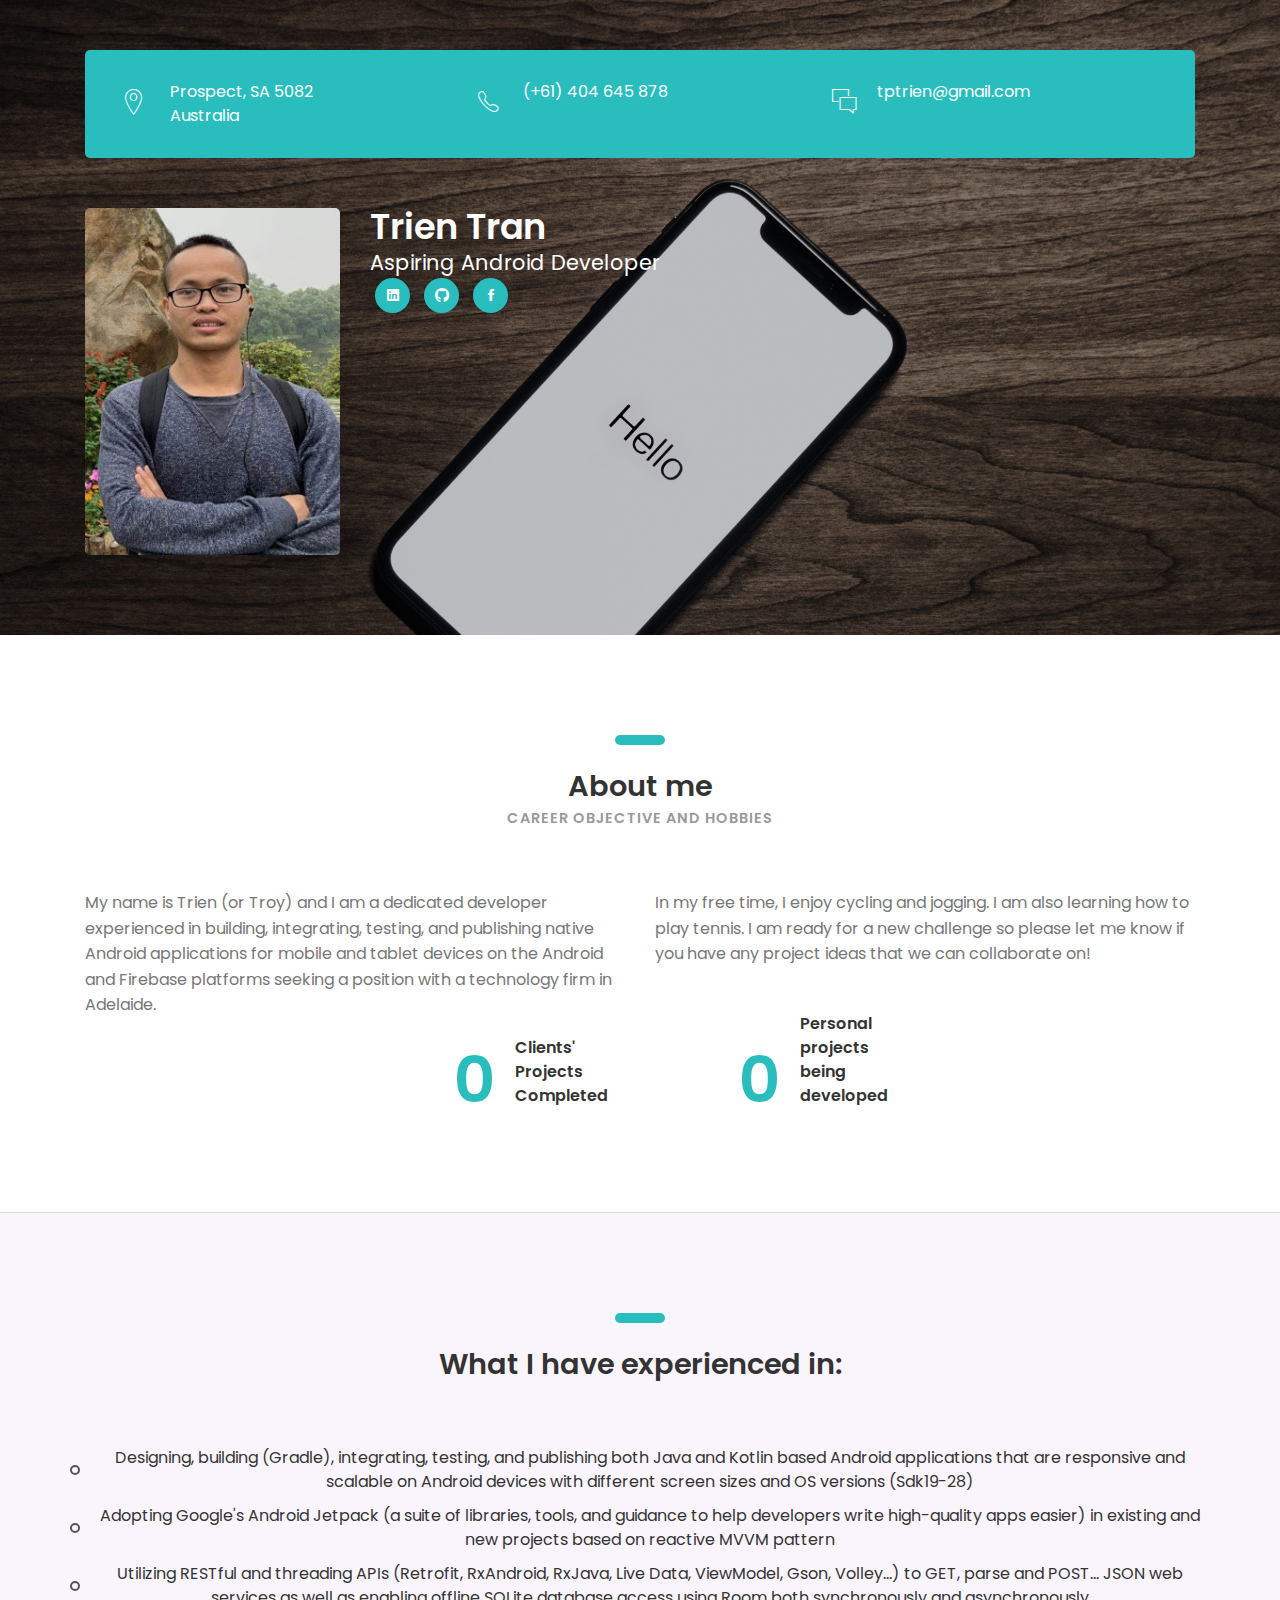
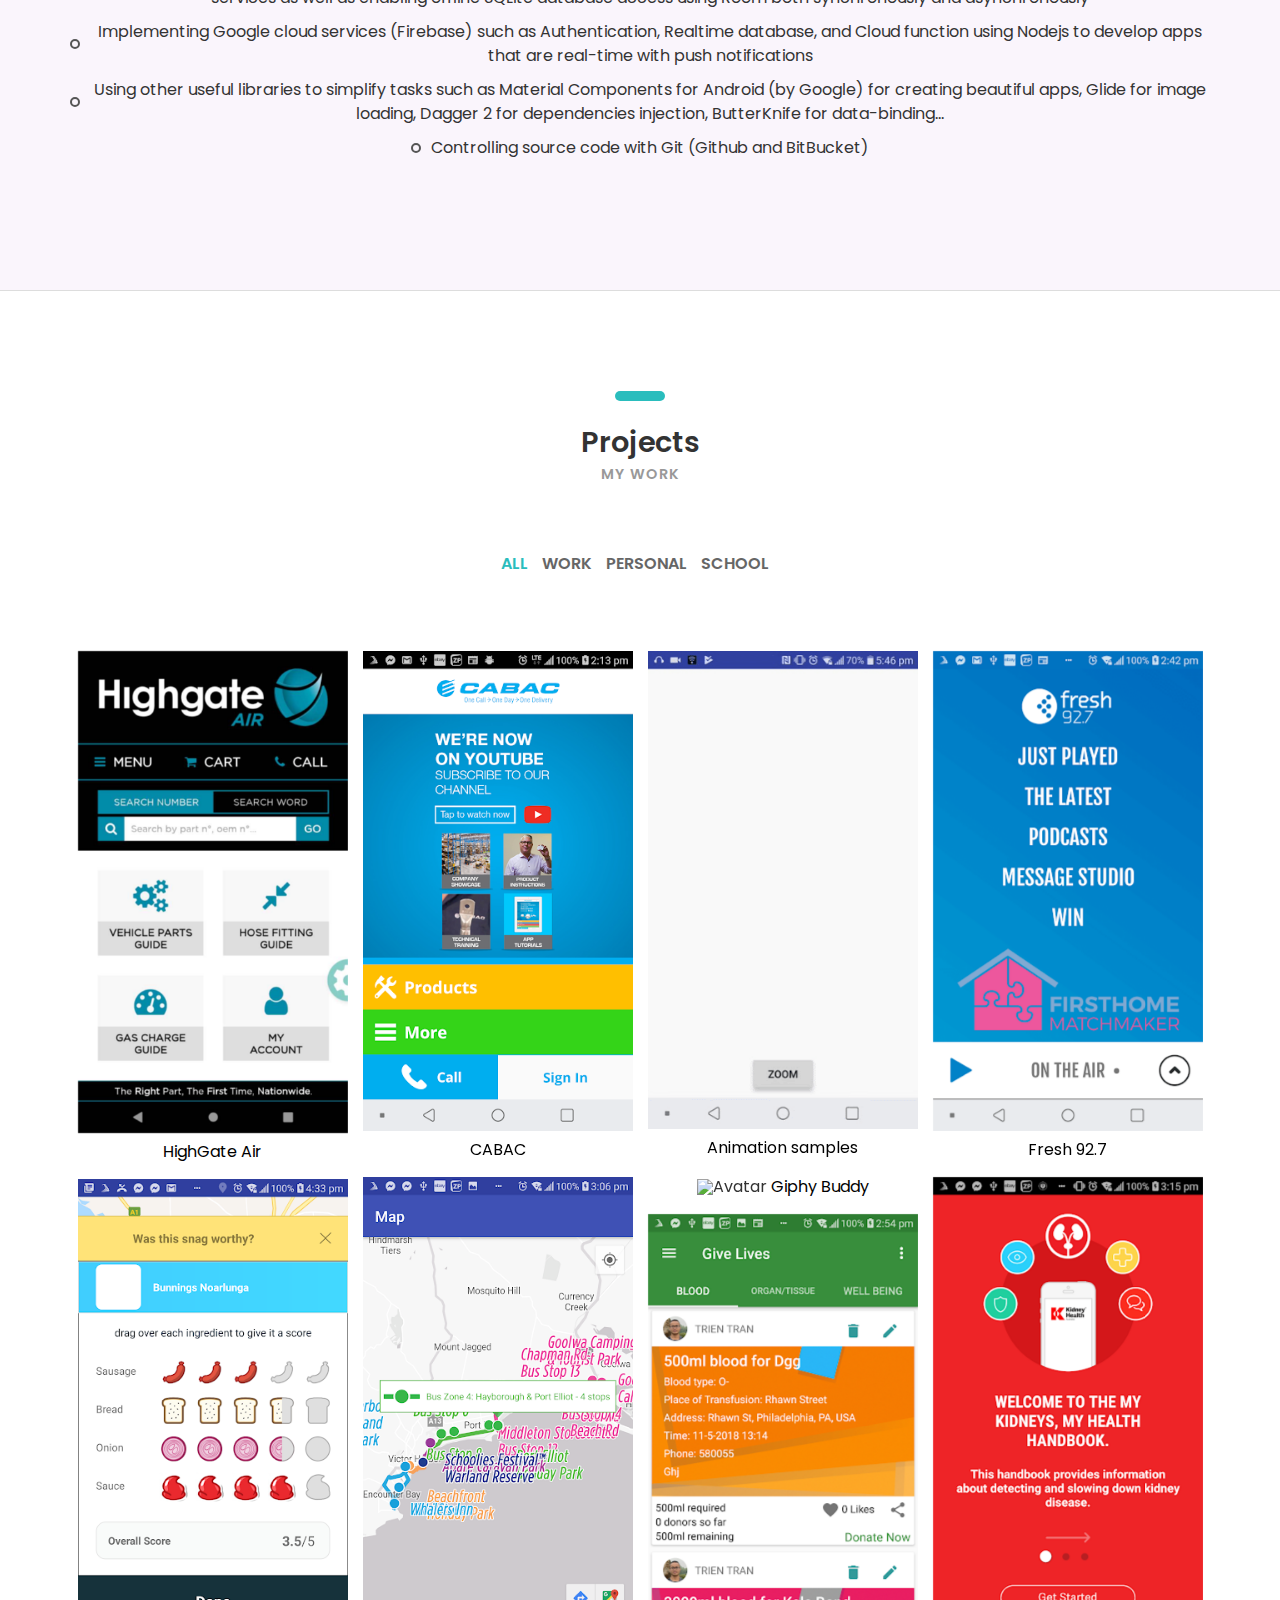
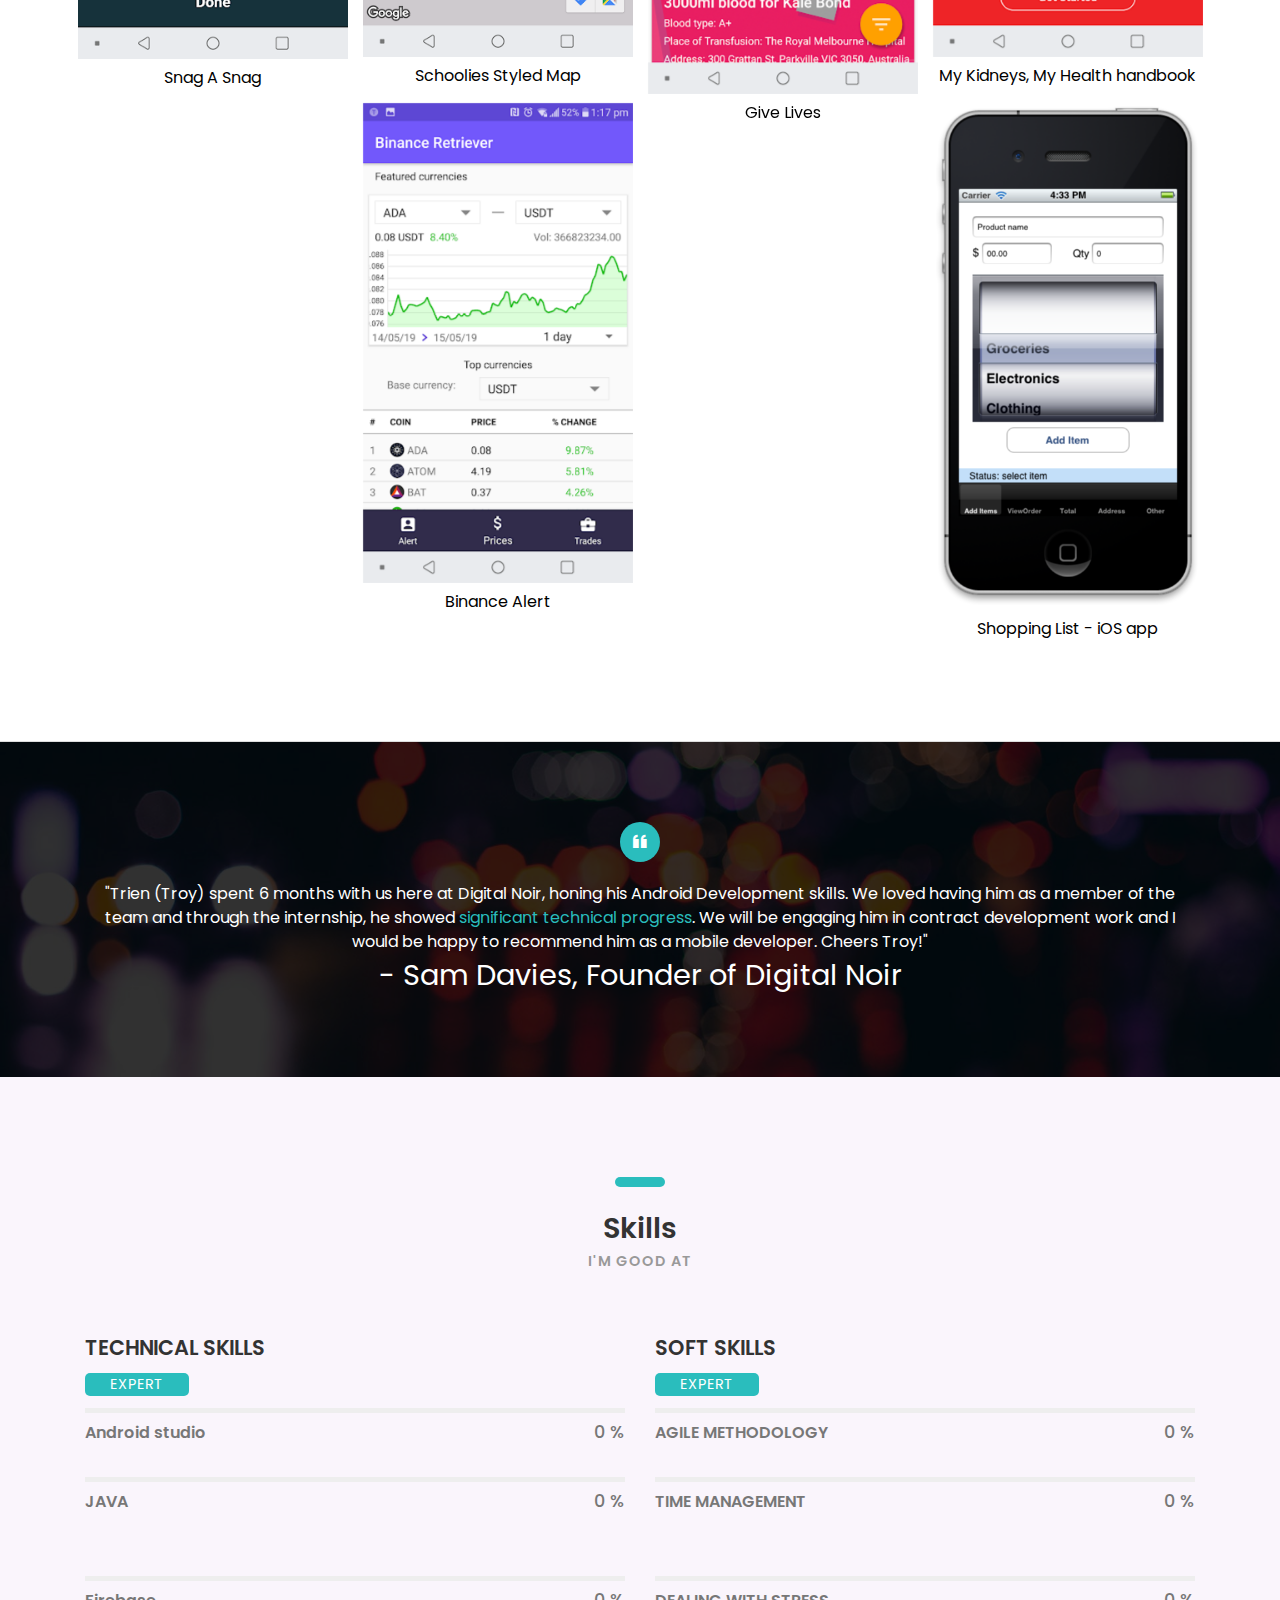
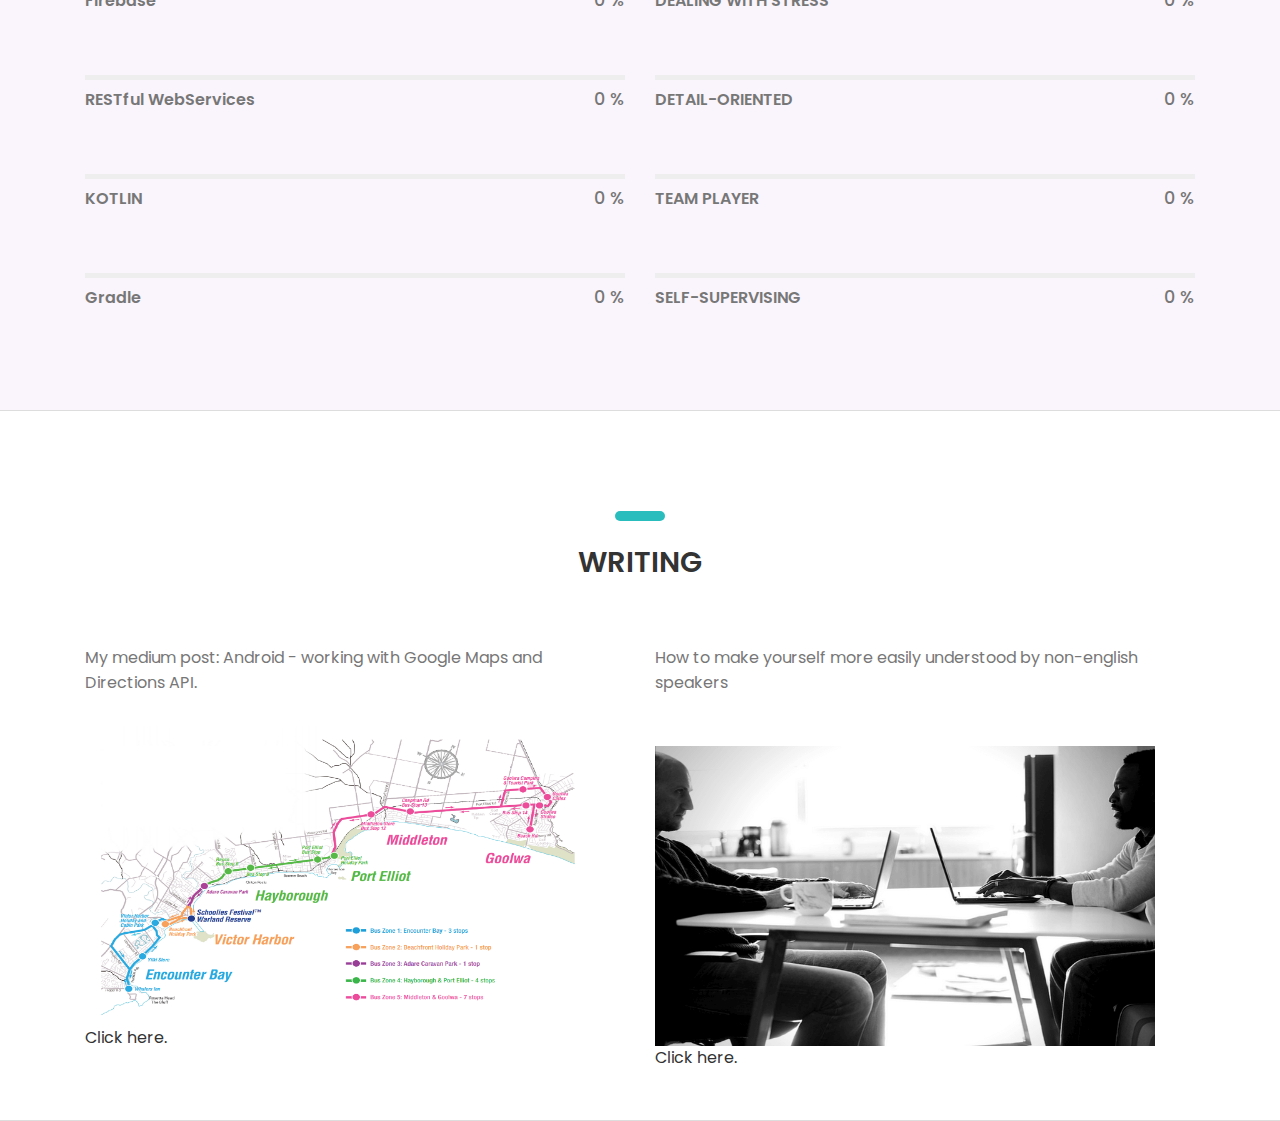
==== index.html @ 8a7c7631 "created" ====
<!DOCTYPE HTML>
<html lang="en">
<head>
	<title>Trien's Portfolio</title>
	<meta http-equiv="X-UA-Compatible" content="IE=edge">
    <meta name="viewport" content="width=device-width, initial-scale=1">
	<meta charset="UTF-8">
	
	
	<!-- Font -->
	
	<link href="https://fonts.googleapis.com/css?family=Poppins:400,500,600,700%7CAllura" rel="stylesheet">
	
	<!-- Stylesheets -->
	
	<link href="common-css/bootstrap.css" rel="stylesheet">
	
	<link href="common-css/ionicons.css" rel="stylesheet">
	
	<link href="common-css/fluidbox.min.css" rel="stylesheet">
	
	<link href="css/styles.css" rel="stylesheet">
	
	<link href="css/responsive.css" rel="stylesheet">
	
</head>
<body>
	
	<section class="intro-section">
		<div class="container">
		
			<div class="heading-wrapper">
				<div class="row">
					<div class="col-sm-6 col-md-6 col-lg-4">
						<div class="info">
							<i class="icon ion-ios-location-outline"></i>
							<div class="right-area">
							
								<h5>Prospect, SA 5082</h5>
								<h5>Australia</h5>
							</div><!-- right-area -->
						</div><!-- info -->
					</div><!-- col-sm-4 -->
					
					<div class="col-sm-6 col-md-6 col-lg-4">
						<div class="info">
							<i class="icon ion-ios-telephone-outline"></i>
							<div class="right-area">
								<h5>(+61) 404 645 878</h5>
							</div><!-- right-area -->
						</div><!-- info -->
					</div><!-- col-sm-4 -->
					
					<div class="col-sm-6 col-md-6 col-lg-4">
						<div class="info">
							<i class="icon ion-ios-chatboxes-outline"></i>
							<div class="right-area">
								<h5>tptrien@gmail.com</h5>
							</div><!-- right-area -->
						</div><!-- info -->
					</div><!-- col-sm-4 -->
				</div><!-- row -->
			</div><!-- heading-wrapper -->
			
		
			<div class="intro">
				<div class="row">
				
					<div class="col-sm-8 col-md-4 col-lg-3">
						<div class="profile-img margin-b-30"><img src="images/me.jpg" alt=""></div>
					</div><!-- col-sm-8 -->
					
					<div class="col-sm-10 col-md-5 col-lg-6">		
							<h2><b>Trien Tran</b></h2>
							<h4>Aspiring Android Developer</h4>
							<ul class="social-icons">
								<li><a target="_blank" href="https://www.linkedin.com/in/trientran"><i class="ion-social-linkedin"></i></a></li>
								<li><a target="_blank" href="https://github.com/trientran"><i class="ion-social-github"></i></a></li>
								<li><a target="_blank" href="https://www.facebook.com/troy.tran.55"><i class="ion-social-facebook"></i></a></li>
							</ul>
					</div><!-- col-sm-8 -->
					
			
				</div><!-- row -->
			
			</div><!-- intro -->
		</div><!-- container -->
	</section><!-- intro-section -->
	
	
	<section class="about-section section">
		<div class="container">
			<div class="row">
				<div class="col-sm-12 center-text">
					<div class="heading ">
						<h3><b>About me</b></h3>
						<h6 class="font-lite-black"><b>CAREER OBJECTIVE AND HOBBIES</b></h6>
					</div>
				</div><!-- col-sm-3 -->
				<div class="col-sm-12 col-md-6">
					<p class="margin-b-30">My name is Trien (or Troy) and I am a dedicated developer experienced in building, 
					integrating, testing, and publishing native Android applications for mobile and tablet devices on the Android and Firebase platforms 
					seeking a position with a technology firm in Adelaide.</p>
				</div><!-- col-sm-6 -->
				<div class="col-sm-12 col-md-6">
					<p class="margin-b-50">In my free time, I enjoy cycling and jogging. I am also learning how to play tennis.
					I am ready for a new challenge so please let me know if you have any project ideas that we can collaborate on!</p>
				</div><!-- col-sm-6 -->
				
				<div class="col-sm-12" id="counter">
					<div class="row" >
				
						<div class="col-sm-6 col-md-6 col-lg-3">
							<div class="counter margin-b-50">
								<h1 class="title"><b><span class="counter-value" data-duration="700"></span></b></h1>
								<h5 class="desc"><b></b></h5>
							</div><!-- counter -->
						</div><!-- col-md-3-->
						
						<div class="col-sm-6 col-md-6 col-lg-3">
							<div class="counter margin-b-50">
								<h1 class="title"><b><span class="counter-value" data-duration="1400" data-count="7">0</span></b></h1>
								<h5 class="desc"><b>Clients' Projects Completed</b></h5>
							</div><!-- counter -->
						</div><!-- col-md-3-->
						
						<div class="col-sm-6 col-md-6 col-lg-3">
							<div class="counter margin-b-50">
								<h1 class="title"><b><span class="counter-value" data-duration="700" data-count="2">0</span></b></h1>
								<h5 class="desc"><b>Personal projects being developed</b></h5>
							</div><!-- counter -->
						</div><!-- col-md-3-->
						
					
					</div><!-- row-->
				</div><!-- col-sm-12 -->
				
			</div><!-- row -->
		</div><!-- container -->
	</section><!-- about-section -->
	
	<section class="experience-section section center-text">
		<div class="container">
			<div class="row">
				<div class="col-sm-12">
					<div class="heading">
						<h3><b>What I have experienced in:</b></h3>
					</div>
				</div><!-- col-sm-3 -->
				
				<div class="experience margin-b-50">
					
						<ul class="list margin-b-30">
							<li><span>Designing, building (Gradle), integrating, testing, and publishing both Java and Kotlin based Android applications that are responsive and scalable on Android devices with different screen sizes and OS versions (Sdk19-28)</span></li>
							<li><span>Adopting Google's Android Jetpack (a suite of libraries, tools, and guidance to help developers write high-quality apps easier) in existing and new projects based on reactive MVVM pattern</span></li>
							<li><span>Utilizing RESTful and threading APIs (Retrofit, RxAndroid, RxJava, Live Data, ViewModel, Gson, Volley...) to GET, parse and POST... JSON web services as well as enabling offline SQLite database access using Room both synchronously and asynchronously</span></li>
							<li><span>Implementing Google cloud services (Firebase) such as Authentication, Realtime database, and Cloud function using Nodejs to develop apps that are real-time with push notifications</span></li>
							<li><span>Using other useful libraries to simplify tasks such as Material Components for Android (by Google) for creating beautiful apps, Glide for image loading, Dagger 2 for dependencies injection, ButterKnife for data-binding...</span></li>
							<li><span>Controlling source code with Git (Github and BitBucket)</span></li>
						</ul>
					</div><!-- experience -->
				
			
			</div><!-- row -->
		</div><!-- container -->
	</section><!-- experience-section -->
	
	<section class="portfolio-section section center-text">
		<div class="container">
			<div class="row">
				<div class="col-sm-12">
					<div class="heading">
						<h3><b>Projects</b></h3>
						<h6 class="font-lite-black"><b>MY WORK</b></h6>
					</div>
				</div><!-- col-sm-12 -->
				
				<div class="col-sm-12">
					<div class="portfolioFilter clearfix margin-b-80">
						<a href="#" data-filter="*" class="current"><b>ALL</b></a>
						<a href="#" data-filter=".web-design"><b>WORK</b></a>
						<a href="#" data-filter=".branding"><b>PERSONAL</b></a>
						<a href="#" data-filter=".graphic-design"><b>SCHOOL</b></a>
					</div><!-- portfolioFilter -->
				</div><!-- col-sm-8 -->
			</div><!-- row -->
			
			<div class="portfolioContainer margin-b-50">
				

				<div class="p-item web-design">
					<a href="https://play.google.com/store/apps/details?id=com.highgate.highgate" target="_blankv" data-fluidbox>
						  <img src="images/highgate_air.jpg" alt="Avatar" class="image" style="width:100%">
						  <div class="middle">
						    <div class="text">An Android app for https://www.highgateair.com.au/. Highgate Air is a one stop shop for all automotive air conditioning needs.</div>
						  </div>
					</a>
					<font color="black"> HighGate Air </font>

				</div>


				<div class="p-item web-design">
					<a href="https://play.google.com/store/apps/details?id=com.au.legend.cabac" target="_blankv" data-fluidbox>
						  <img src="images/cabac.png" alt="Avatar" class="image" style="width:100%">
						  <div class="middle">
						    <div class="text">An Android app for https://www.cabac.com.au. CABAC designs, manufactures and distributes an extensive range of over 9,000 product lines to the electrical industry engineered and tested to Australian standards.</div>
						  </div>
					</a>
					<font color="black"> CABAC </font>

				</div><!-- p-item -->
	<!-- p-item -->
				
				<div class="p-item web-design">
					<a href="https://github.com/trientran/android-animation" target="_blankv" data-fluidbox>
						  <img src="images/animation-android.gif" alt="Avatar" class="image" style="width:100%">
						  <div class="middle">
						    <div class="text">An Android app features common types of animation.</div>
						  </div>
					</a>
					<font color="black">Animation samples</font>

				</div><!-- p-item -->
				
				
				<div class="p-item web-design">
					<a href="https://play.google.com/store/apps/details?id=com.digitalnoir.fresh927" target="_blankv" data-fluidbox>
						  <img src="images/fresh927.png" alt="Avatar" class="image" style="width:100%">
						  <div class="middle">
						    <div class="text">An online radio/podcast app for https://fresh927.com.au/.</div>
						  </div>
						</a>
					<font color="black">Fresh 92.7</font>
				</div><!-- p-item -->
				
				
				<div class="p-item web-design">
					<a href="https://github.com/trientran/android-flavour-gridlayout" target="_blankv" data-fluidbox>
						  <img src="images/giphy-buddy.gif" alt="Avatar" class="image" style="width:100%">
						  <div class="middle">
						    <div class="text">This project contains sample codes for a special type of gridlayout equipped with animation effects while displaying multiple GIFs images loaded directly from https://giphy.com/ through their web services. It also features Android Product Flavours or Build Variants with two versions of the debug apks: black & white and colored app interfaces.</div>
						  </div>
						</a>
					<font color="black">Giphy Buddy</font>
				</div><!-- p-item -->
				
				
				<div class="p-item web-design">
					<a href="https://github.com/trientran/android-styled-map" target="_blankv" data-fluidbox>
						  <img src="images/style_map.png" alt="Avatar" class="image" style="width:100%">
						  <div class="middle">
						    <div class="text">This project contains sample codes for building a static map with predefined bus and coach routes. It includes an area on the map with highlighted routes and annotations and markers.</div>
						  </div>
						</a>
					<font color="black">Schoolies Styled Map</font>
				</div><!-- p-item -->
				
				
				<div class="p-item web-design">
					<a href="https://play.google.com/store/apps/details?id=com.digitalnoir.mykidneysmyhealth" target="_blankv" data-fluidbox>
						  <img src="images/my_kidney.png" alt="Avatar" class="image" style="width:100%">
						  <div class="middle">
						    <div class="text">Android app by Kidney Health Australia to both educate and support those who are diagnosed with early chronic kidney disease. Educational information about detecting kidney disease and looking after yourself with kidney disease are the key features.</div>
						  </div>
						</a>
					<font color="black">My Kidneys, My Health handbook</font>
				</div><!-- p-item -->
				
				
				<div class="p-item web-design">
					<a href="https://github.com/trientran/snag-a-snag-android" target="_blankv" data-fluidbox>
						  <img src="images/snag_a_snag.png" alt="Avatar" class="image" style="width:100%">
						  <div class="middle">
						    <div class="text">A simple game for sausage lovers to add/rate their visited sausage shops.</div>
						  </div>
						</a>
					<font color="black">Snag A Snag</font>
				</div><!-- p-item -->
				
				

				<div class="p-item branding">
					<a href="https://github.com/trientran/Give-Lives" target="_blankv" data-fluidbox>
						  <img src="images/give_lives_icon.png" alt="Avatar" class="image" style="width:100%">
						  <div class="middle">
						    <div class="text">A mini social app that connects very sick patients with potential blood and organ/tissue donors locally in Australia and other places.</div>
						  </div>
					</a>
					<font color="black">Give Lives</font>
				</div><!-- p-item -->

				
				
				<div class="p-item branding">
					<a href="https://github.com/trientran/android-binance-alert" target="_blankv" data-fluidbox>
						  <img src="images/binance_icon.png" alt="Avatar" class="image" style="width:100%">
						  <div class="middle">
						    <div class="text"> An app help Cryptocurrency traders easily check and set alerts for the cryptocurrencies' prices from https://www.binance.com.</div>
						  </div>
					</a>
					<font color="black">Binance Alert</font>
				</div><!-- p-item -->
		
					

				
				<div class="p-item graphic-design">
					<a href="https://github.com/trientran/Shopping-List-iOS" target="_blankv" data-fluidbox>
						  <img src="images/mips.png" alt="Avatar" class="image" style="width:100%">
						  <div class="middle">
						    <div class="text">This iOS app is a major assignment for the iOS Development course from TAFE SA (Australia).</div>
						  </div>
						</a>
					<font color="black">Shopping List - iOS app</font>
				</div><!-- p-item -->

			
			</div><!-- portfolioContainer -->
		</div><!-- container -->
	</section><!-- portfolio-section -->

	<section class="quoto-section center-text">
		<div class="container">
			<div class="row">
				<div class="col-sm-12">
					<i class="icon ion-quote"></i>
					<!-- <h3 class="font-yellow"><b>There is no secret to seccess</b></h3>
					<h3><b>It is the result of preparation, <span class="font-yellow">Hard work</span>,
					and learning from the failure.</b></h3> -->
					<h5>
"Trien (Troy) spent 6 months with us here at Digital Noir, honing his Android Development skills. 
We loved having him as a member of the team and through the internship, he showed <span class="font-yellow">significant technical progress</span>. 
We will be engaging him in contract development work and I would be happy to recommend him as a mobile developer. Cheers Troy!"</h5>
					<h3> - Sam Davies, Founder of <a href="https://digital-noir.com" target="_blank">Digital Noir</a>
 </h3>
				</div><!-- col-sm-12 -->
			</div><!-- row -->
		</div><!-- container -->
	</section><!-- quoto-section -->

	

	
	
	<section class="skills-section section">
		<div class="container">
			<div class="row">
				<div class="col-sm-12 center-text">
					<div class="heading">
						<h3><b>Skills</b></h3>
						<h6 class="font-lite-black"><b>I'M GOOD AT</b></h6>
					</div>
				</div><!-- col-sm-12 -->
			
				<div class="col-sm-12 col-md-6">
					<h4><b>TECHNICAL SKILLS</b></h4>
					<h6 class="expert">EXPERT</h6>
					
						
					<div class="line-progress margin-b-20" data-prog-percent=".85"><div></div>
						<p class="progress-title"><b>Android studio</b></p></div>
					
					<div class="line-progress margin-b-50" data-prog-percent=".85"><div></div>
						<p class="progress-title"><b>JAVA</b></p></div>

					<div class="line-progress margin-b-50" data-prog-percent=".83"><div></div>
						<p class="progress-title"><b>Firebase</b></p></div>

					<div class="line-progress margin-b-50" data-prog-percent=".85"><div></div>
						<p class="progress-title"><b>RESTful WebServices</b></p></div>
					<div class="line-progress margin-b-50" data-prog-percent=".80"><div></div>
						<p class="progress-title"><b>KOTLIN</b></p></div>
					<div class="line-progress margin-b-50" data-prog-percent=".80"><div></div>
						<p class="progress-title"><b>Gradle</b></p></div>

				</div><!-- col-md-6 -->
				
				<div class="col-sm-12 col-md-6">
					<h4><b>SOFT SKILLS</b></h4>
					<h6 class="expert">EXPERT</h6>
					
						
					<div class="line-progress margin-b-20" data-prog-percent=".83"><div></div>
						<p class="progress-title"><b>AGILE METHODOLOGY</b></p></div>
					<div class="line-progress margin-b-50" data-prog-percent=".83"><div></div>
						<p class="progress-title"><b>TIME MANAGEMENT</b></p></div>
					<div class="line-progress margin-b-50" data-prog-percent=".83"><div></div>
						<p class="progress-title"><b>DEALING WITH STRESS</b></p></div>
					<div class="line-progress margin-b-50" data-prog-percent=".85"><div></div>
						<p class="progress-title"><b>DETAIL-ORIENTED</b></p></div>
					<div class="line-progress margin-b-50" data-prog-percent=".85"><div></div>
						<p class="progress-title"><b>TEAM PLAYER</b></p></div>
					<div class="line-progress margin-b-50" data-prog-percent=".85"><div></div>
						<p class="progress-title"><b>SELF-SUPERVISING</b></p></div>

				</div><!-- col-md-6 -->
			</div><!-- row -->
		</div><!-- container -->
	</section><!-- skills-section -->
	
	<section class="about-section section">
		<div class="container">
			<div class="row">
				<div class="col-sm-12 center-text">
					<div class="heading ">
						<h3><b>WRITING</b></h3>
						<h6 class="font-lite-black"><b></b></h6>
					</div>
				</div><!-- col-sm-3 -->
				<div class="col-sm-12 col-md-6">
					<p class="margin-b-30">My medium post: Android - working with Google Maps and Directions API.</p>
					<img src="images/writing_map.png" alt="" style="width:500px;height:300px">
					<a href="https://medium.com/@trientran/android-working-with-google-maps-and-directions-api-44765433f19" target="_blank">Click here.</a>
				</div><!-- col-sm-6 -->

				<div class="col-sm-12 col-md-6">
					<p class="margin-b-50">How to make yourself more easily understood by non-english speakers </p>
					<img src="images/writing_english.png" alt="" style="width:500px;height:300px">
					<a href="https://medium.com/@trientran/how-to-make-yourself-more-easily-understood-by-non-english-speakers-e6499b70ccc9" target="_blank">Click here.</a>
				</div><!-- col-sm-6 -->
				
				
			</div><!-- row -->
		</div><!-- container -->
	</section><!-- about-section -->
	
	
	<!-- SCIPTS -->
	
	<script src="common-js/jquery-3.2.1.min.js"></script>
	
	<script src="common-js/tether.min.js"></script>
	
	<script src="common-js/bootstrap.js"></script>
	
	<script src="common-js/isotope.pkgd.min.js"></script>
	
	<script src="common-js/jquery.waypoints.min.js"></script>
	
	<script src="common-js/progressbar.min.js"></script>
	
	<script src="common-js/jquery.fluidbox.min.js"></script>
	
	<script src="common-js/scripts.js"></script>
	
</body>
</html>
---- common-css/fluidbox.min.css ----
@-webkit-keyframes a{0%{-webkit-transform:translate(-50%,-50%) rotateX(0) rotateY(0);transform:translate(-50%,-50%) rotateX(0) rotateY(0)}50%{-webkit-transform:translate(-50%,-50%) rotateX(-180deg) rotateY(0);transform:translate(-50%,-50%) rotateX(-180deg) rotateY(0)}to{-webkit-transform:translate(-50%,-50%) rotateX(-180deg) rotateY(-180deg);transform:translate(-50%,-50%) rotateX(-180deg) rotateY(-180deg)}}@keyframes a{0%{-webkit-transform:translate(-50%,-50%) rotateX(0) rotateY(0);transform:translate(-50%,-50%) rotateX(0) rotateY(0)}50%{-webkit-transform:translate(-50%,-50%) rotateX(-180deg) rotateY(0);transform:translate(-50%,-50%) rotateX(-180deg) rotateY(0)}to{-webkit-transform:translate(-50%,-50%) rotateX(-180deg) rotateY(-180deg);transform:translate(-50%,-50%) rotateX(-180deg) rotateY(-180deg)}}.fluidbox{outline:none}.fluidbox__overlay{background-color:hsla(0,0%,100%,.85);cursor:pointer;cursor:zoom-out;opacity:0;pointer-events:none;position:fixed;top:-100%;left:0;bottom:-100%;right:0;-webkit-transition:all .5s ease-in-out;transition:all .5s ease-in-out}.fluidbox--opened .fluidbox__overlay{pointer-events:auto}.fluidbox__wrap{background-position:center center;background-size:cover;margin:0 auto;position:relative;-webkit-transition:all .5s ease-in-out;transition:all .5s ease-in-out}.fluidbox--closed .fluidbox__thumb,.fluidbox__thumb{-webkit-transition:opacity 0s ease-in-out 0s;transition:opacity 0s ease-in-out 0s}.fluidbox__ghost{background-size:100% 100%;background-position:center center;background-repeat:no-repeat;position:absolute;-webkit-transition:opacity 0s 0s,-webkit-transform .5s 0s;transition:opacity 0s 0s,-webkit-transform .5s 0s;transition:opacity 0s 0s,transform .5s 0s;transition:opacity 0s 0s,transform .5s 0s,-webkit-transform .5s 0s}.fluidbox--opened .fluidbox__ghost{cursor:pointer;cursor:zoom-out}.fluidbox--closed .fluidbox__ghost{-webkit-transition:opacity 0s .5s,-webkit-transform .5s 0s;transition:opacity 0s .5s,-webkit-transform .5s 0s;transition:opacity 0s .5s,transform .5s 0s;transition:opacity 0s .5s,transform .5s 0s,-webkit-transform .5s 0s}.fluidbox__loader{opacity:0;-webkit-perspective:200px;perspective:200px;pointer-events:none;position:absolute;top:0;left:0;bottom:0;right:0}.fluidbox__loader:before{background-color:hsla(0,0%,100%,.85);content:'';-webkit-transform-style:preserve-3d;transform-style:preserve-3d;position:absolute;top:50%;left:50%;width:20%;padding-bottom:20%;-webkit-transform:translate(-50%,-50%);transform:translate(-50%,-50%);-webkit-transition-property:-webkit-transform;transition-property:-webkit-transform;transition-property:transform;transition-property:transform,-webkit-transform;-webkit-transition-duration:.5s;transition-duration:.5s;-webkit-transition-delay:0s;transition-delay:0s}.fluidbox--loading .fluidbox__loader{opacity:1;-webkit-transition:opacity .5s ease-in-out .5s;transition:opacity .5s ease-in-out .5s}.fluidbox--loading .fluidbox__loader:before{-webkit-animation:a 1s 0s infinite ease-in-out forwards;animation:a 1s 0s infinite ease-in-out forwards}
/*# sourceMappingURL=fluidbox.min.css.map */
---- css/styles.css ----
/*
====================================================

* 	[Master Stylesheet]
	
	Theme Name :  
	Version    :  
	Author     :  
	Author URI :  

====================================================

	TOC
	
	1. PRIMARY STYLES
	2. COMMONS FOR PAGE DESIGN
	3. INTRO SECTION
		INTRO 
	4. ABOUT SECTION
		COUNTER SECTION 
	5. EXPERIENCE SECTION
	6. PORFOLIO SECTION
	7. EDUCATION SECTION
	8. QUOTO SECTION
	9. SKILLS SECTION
		LINE PROGRESSBAR 
	10. FOOTER

====================================================


/* ---------------------------------
1. PRIMARY STYLES
--------------------------------- */

html{ font-size: 100%; height: 100%; width: 100%; overflow-x: hidden; margin: 0px; 
	padding: 0px; touch-action: manipulation; }


body{ font-size: 16px; font-family: 'Poppins', serif; width: 100%; margin: 0; 
	font-weight: 400; word-wrap: break-word; color: #333; 
	-webkit-font-smoothing: antialiased; -moz-osx-font-smoothing: grayscale; }

h1, h2, h3, h4, h5, h6, p, a, ul, span, li, img, inpot, button{ margin: 0; padding: 0; }

h1,h2,h3,h4,h5,h6{ line-height: 1.5; font-weight: inherit; }

h1,h2,h3{ font-family: 'Poppins', cursive; }

p{ line-height: 1.6; font-size: 1em; font-weight: 400; color: #777; }

h1{ font-size: 4em; line-height: 1; }
h2{ font-size: 2.2em; line-height: 1.1; }
h3{ font-size: 1.8em; }
h4{ font-size: 1.3em; }
h5{ font-size: 1em; }
h6{ font-size: .9em; letter-spacing: 1px; }

a, button{ display: inline-block; text-decoration: none; color: inherit; line-height: 1; 
	-webkit-transition: all .25s ease-in-out; transition: all .25s ease-in-out; }

a:focus, a:active, a:hover,
button:focus, button:active, button:hover,
a b.light-color:hover{ text-decoration: none; color: #2abdbd; }

b{ font-weight: 600; }

img{ width: 100%; }

li{ list-style: none; display: inline-block; }

span{ display: inline-block; }

button{ outline: 0; border: 0; background: none; cursor: pointer; }

.icon{ font-size: 1.1em; display: inline-block; line-height: inherit; }

[class^="icon-"]:before, [class*=" icon-"]:before{ line-height: inherit; }

b.max-bold{ font-weight: 700; }



/* ---------------------------------
2. COMMONS FOR PAGE DESIGN
--------------------------------- */

.section{ padding: 100px 0 50px; border-bottom: 1px solid #ddd; }

.section .heading{ margin-bottom: 60px; display: inline-block; }

.section .heading:before{ content:''; height: 10px; width: 50px; border-radius: 5px;
	margin: 0 auto 20px; display: block; background: #2abdbd; }
	
.margin-t-10{ margin-top: 10px; }
.margin-t-30{ margin-top: 30px; }

.margin-b-20{ margin-bottom: 20px; }
.margin-b-30{ margin-bottom: 30px; }
.margin-b-50{ margin-bottom: 50px; }

.margin-tb-30{ margin-top: 30px; margin-bottom: 30px; }
.margin-tb-50{ margin-top: 50px; margin-bottom: 50px; }

.font-yellow{ color: #2abdbd; }

.font-semi-white{ color: #ddd; }

.font-lite-black{ color: #999; }

.center-text{ text-align: center; }



/* ---------------------------------
3. INTRO SECTION
--------------------------------- */

.intro-section{ padding: 50px 0; position: relative; background-size: cover; 
	z-index: 1;background-image: url(../images/tealflower.jpg); }

.intro-section:before{ content:''; z-index: -1; position: absolute; top: 0; bottom: 0; left: 0; 
	right: 0; background: rgba(0,0,0, .2); }

	
/* HEADER */

.intro-section .heading-wrapper{ border-radius: 5px; padding: 30px 40px 20px; margin-bottom: 50px;
	background: #2abdbd; color: #fff; }

.intro-section .info{ margin-bottom: 10px; }

.intro-section .info .icon{ float: left; font-size: 30px; }

.intro-section .info .right-area{ margin-left: 45px; }


/* INTRO */

.intro{ color: #fff; }

.intro .profile-img{ max-width: 400px; border-radius: 5px; overflow: hidden; }

.intro .information > li{ display: block; margin: 5px 0; }

.intro .social-icons > li > a{ height: 35px; line-height: 35px; width: 35px; border-radius: 20px; 
	overflow: hidden; z-index: 1; position: relative; margin: 0 5px 5px; text-align: center;
	background: #2abdbd; color: #fff; }

.intro .social-icons > li > a:after{ content: ''; position: absolute; bottom: 0; left: 0; right: 0;
	top: 0; z-index: -1; border-radius: 20px; background: #FFA804; 
	-webkit-transition: all .2s ease; transition: all .2s ease;
	-webkit-transform: scale(0); transform: scale(0); }

.intro .social-icons > li > a:hover:after{ -webkit-transform: scale(1); transform: scale(1); }


.intro .downlad-btn{ padding: 15px 30px; border-radius: 4px; float: right; margin-top: 30px;
	box-shadow: inset 0 0px 4px rgba(0,0,0,.3); background: #2abdbd; color: #fff; 
	-webkit-transition: all .2s ease; transition: all .2s ease; }

.intro .downlad-btn:hover{ -webkit-transform: translateY(-4px); transform: translateY(-4px); }


/* ---------------------------------
4. ABOUT SECTION
--------------------------------- */

/* COUNTER SECTION */

.counter{ position: relative; }
	
.counter .title{ color: #2abdbd; text-align: right; margin-right: 130px; }

.counter .desc{ position: absolute; bottom: 4px; right: 0px; width: 110px; }



/* ---------------------------------
5. EXPERIENCE SECTION
--------------------------------- */

.experience-section{ background: #FAF5FC; }

.experience .list > li{ display: block; position: relative; margin-bottom: 10px; }

.experience .list > li > span{ position: relative; padding-left: 20px; }

.experience .list > li span:before{ content: ''; position: absolute; top: 50%; left: 0; height: 10px; 
	width: 10px; margin-top: -5px; display: block; border-radius: 10px; border: 2px solid #555; }

	

/* ---------------------------------
6. PORFOLIO SECTION
--------------------------------- */

.portfolio-section{ position: relative; }

.portfolio-section .portfolioFilter{ margin-bottom: 60px; color: #666; }

.portfolio-section .portfolioFilter a{ margin: 10px 10px 0 0; }

.portfolio-section .portfolioFilter a.current{ color: #2abdbd; }

.portfolio-section .portfolioContainer{ margin-left: -15px; margin-right: -15px; }

.portfolio-section .p-item{ width: 25%; padding: 0 7.5px 0px; margin-top: 15px; }

.portfolio-section .p-item a{ display: inline-block; position: relative; }


	
/* ---------------------------------
7. EDUCATION SECTION
--------------------------------- */

.education-wrapper{ position: relative; overflow: hidden; text-align: center; }

.education-wrapper:after{ content:''; position: absolute; top: 8px; bottom: 0; left: 50%;
	margin-left: -1px; width: 2px; background: #ccc; }

.education-wrapper .education{ width: 50%; clear: both; position: relative; margin-top: -30px; }

.education-wrapper .education:first-child{ margin-top: 0; } 

.education-wrapper .education.left{ float: left; padding-right: 50px; text-align: right; }

.education-wrapper .education.right{ float: right; padding-left: 50px; text-align: left; }

.education-wrapper .education:after{ content:''; position: absolute; top: 8px; width: 16px; 
	height: 16px; border-radius: 10px; z-index: 1;
	box-shadow: 0 0 0 8px rgba(255,171,0, .4); background: #2abdbd; }
	
.education-wrapper .education.left:after{ right: -8px; }

.education-wrapper .education.right:after{ left: -8px; }


/* ---------------------------------
8. QUOTO SECTION
--------------------------------- */

.quoto-section{ padding: 80px 0; position: relative; background-size: cover; 
	z-index: 1; background-image: url(../../images/slider-4-1920x600.jpg); color: #fff; }

.quoto-section:before{ content:''; z-index: -1; position: absolute; top: 0; bottom: 0; left: 0; 
	right: 0; background: rgba(0,0,0, .8); }
	
.quoto-section .icon{ margin-bottom: 20px; height: 40px; width: 40px; line-height: 40px; 
	border-radius: 30px; background: #2abdbd; color: #fff; }

	

/* ---------------------------------
9. SKILLS SECTION
--------------------------------- */
.skills-section {
	background: #FAF5FC;
}
.skills-section .expert{ margin-top: 10px; display: inline-block; padding: 1px 25px 0; 
	border-radius: 5px; background: #2abdbd; color: #fff; }

	
/* LINE PROGRESSBAR */
	
.line-progress{ position: relative; padding-bottom: 25px; }

.line-progress .progressbar-text{ position: absolute; bottom: 0; right: 0; font-size: 1.1em; 
	font-weight: 500; color: #777!important; }

.line-progress .progress-title{ position: absolute; bottom: 0; left: 0; color: #777; }


/* REDIAL PROGRESS SECTION */

.radial-progress-section{ border: 0; position: relative; background-size: cover; 
	z-index: 1; background-image: url(../../images/slider-4-1920x600.jpg); color: #fff; }

.radial-progress-section:before{ content:''; z-index: -1; position: absolute; top: 0; bottom: 0; 
	left: 0; right: 0; background: rgba(0,0,0, .8); }
	
.radial-progress{ position: relative; max-width: 170px; margin: 0 auto; }

.radial-progress .progressbar-text{ font-size: 2.2em; font-weight: 500; 
	padding-bottom: 25px!important; color: #2abdbd!important; }

.radial-progress .progressbar-text:after{ content:'%'; }

.radial-progress .progress-title{ position: absolute; top: 50%; left: 50%; width: 100%;
	letter-spacing: 0; text-align: center; transform: translate(-50%, 15px); color: #fff; }



.image {
  opacity: 1;
  display: block;
  transition: .5s ease;
  backface-visibility: hidden;
}

.middle {
  transition: .5s ease;
  opacity: 0;
  position: absolute;
  top: 50%;
  left: 50%;
  transform: translate(-50%, -50%);
  -ms-transform: translate(-50%, -50%);
  text-align: center;
}

.p-item:hover .image {
  opacity: 0.3;
}

.p-item:hover .middle {
  opacity: 1;
}

.text {
background-color: #2abdbd;
  color: white;
  font-size: 16px;
  padding: 16px 16px;
}
    


/* ---------------------------------
10. FOOTER
--------------------------------- */

.copyright{ text-align: center; padding: 30px 0; background: #2abdbd; }
---- css/responsive.css ----
/* Screens Resolution : 992px
-------------------------------------------------------------------------- */
@media only screen and (max-width: 1200px) {
	/* ---------------------------------
	4. ABOUT SECTION
	--------------------------------- */

	/* COUNTER SECTION */

	.about-section{ text-align: center; }

	.counter{ display: inline-block; }
	
	.counter .desc{ text-align: left; }
}

/* Screens Resolution : 992px
-------------------------------------------------------------------------- */
@media only screen and (max-width: 992px) {
	
}

/* Screens Resolution : 767px
-------------------------------------------------------------------------- */
@media only screen and (max-width: 767px) {
	
	/* ---------------------------------
	1. PRIMARY STYLES
	--------------------------------- */

	p{ line-height: 1.4; }

	h1{ font-size: 3em; }
	h2{ font-size: 2em; }
	h3{ font-size: 1.8em; }


	
	/* ---------------------------------
	2. COMMONS FOR PAGE DESIGN
	--------------------------------- */

	.section{ padding: 50px 0 0px; }

	.section .heading{ margin-bottom: 30px; }

	
	/* ---------------------------------
	3. INTRO SECTION
	--------------------------------- */

	/* INTRO */

	.intro .downlad-btn{ float: none; }
	
	
	
	
	
	/* ---------------------------------
	6. PORFOLIO SECTION
	--------------------------------- */
	
	.portfolio-section .portfolioFilter{ margin-top: 0px; margin-bottom: 20px; }
	
	.portfolio-section .p-item{ width: 50%; }
	
	
	/* ---------------------------------
	7. EDUCATION SECTION
	--------------------------------- */

	.education-wrapper{ position: relative; overflow: hidden; text-align: center; }

	.education-wrapper:after{ content:''; position: absolute; top: 8px; bottom: 0; left: 50%;
		margin-left: -1px; width: 2px; background: #ccc; }

	.education-wrapper .education{ width: 100%; margin-top: 30px; }
	
	.education-wrapper .education.left,
	.education-wrapper .education.right{ float: none; padding: 0px; text-align: center; }

	.education-wrapper:after,
	.education-wrapper .education:after{ display: none; }
	
}

/* Screens Resolution : 575px
-------------------------------------------------------------------------- */
@media only screen and (max-width: 575px) {
	
	/* ---------------------------------
	1. PRIMARY STYLES
	--------------------------------- */

	body{ font-size: 14px;  }
	
	/* ---------------------------------
	6. PORFOLIO SECTION
	--------------------------------- */

	.portfolio-section .p-item{ width: 100%; }
	
}

/* Screens Resolution : 479px
-------------------------------------------------------------------------- */
@media only screen and (max-width: 479px) {


}

/* Screens Resolution : 359px
-------------------------------------------------------------------------- */
@media only screen and (max-width: 359px) {
	
	

}

/* Screens Resolution : 290px
-------------------------------------------------------------------------- */
@media only screen and (max-width: 290px) {

	
}

/* Screens Resolution : 290px
-------------------------------------------------------------------------- */
@media only screen and (max-width: 260px) {

	
}
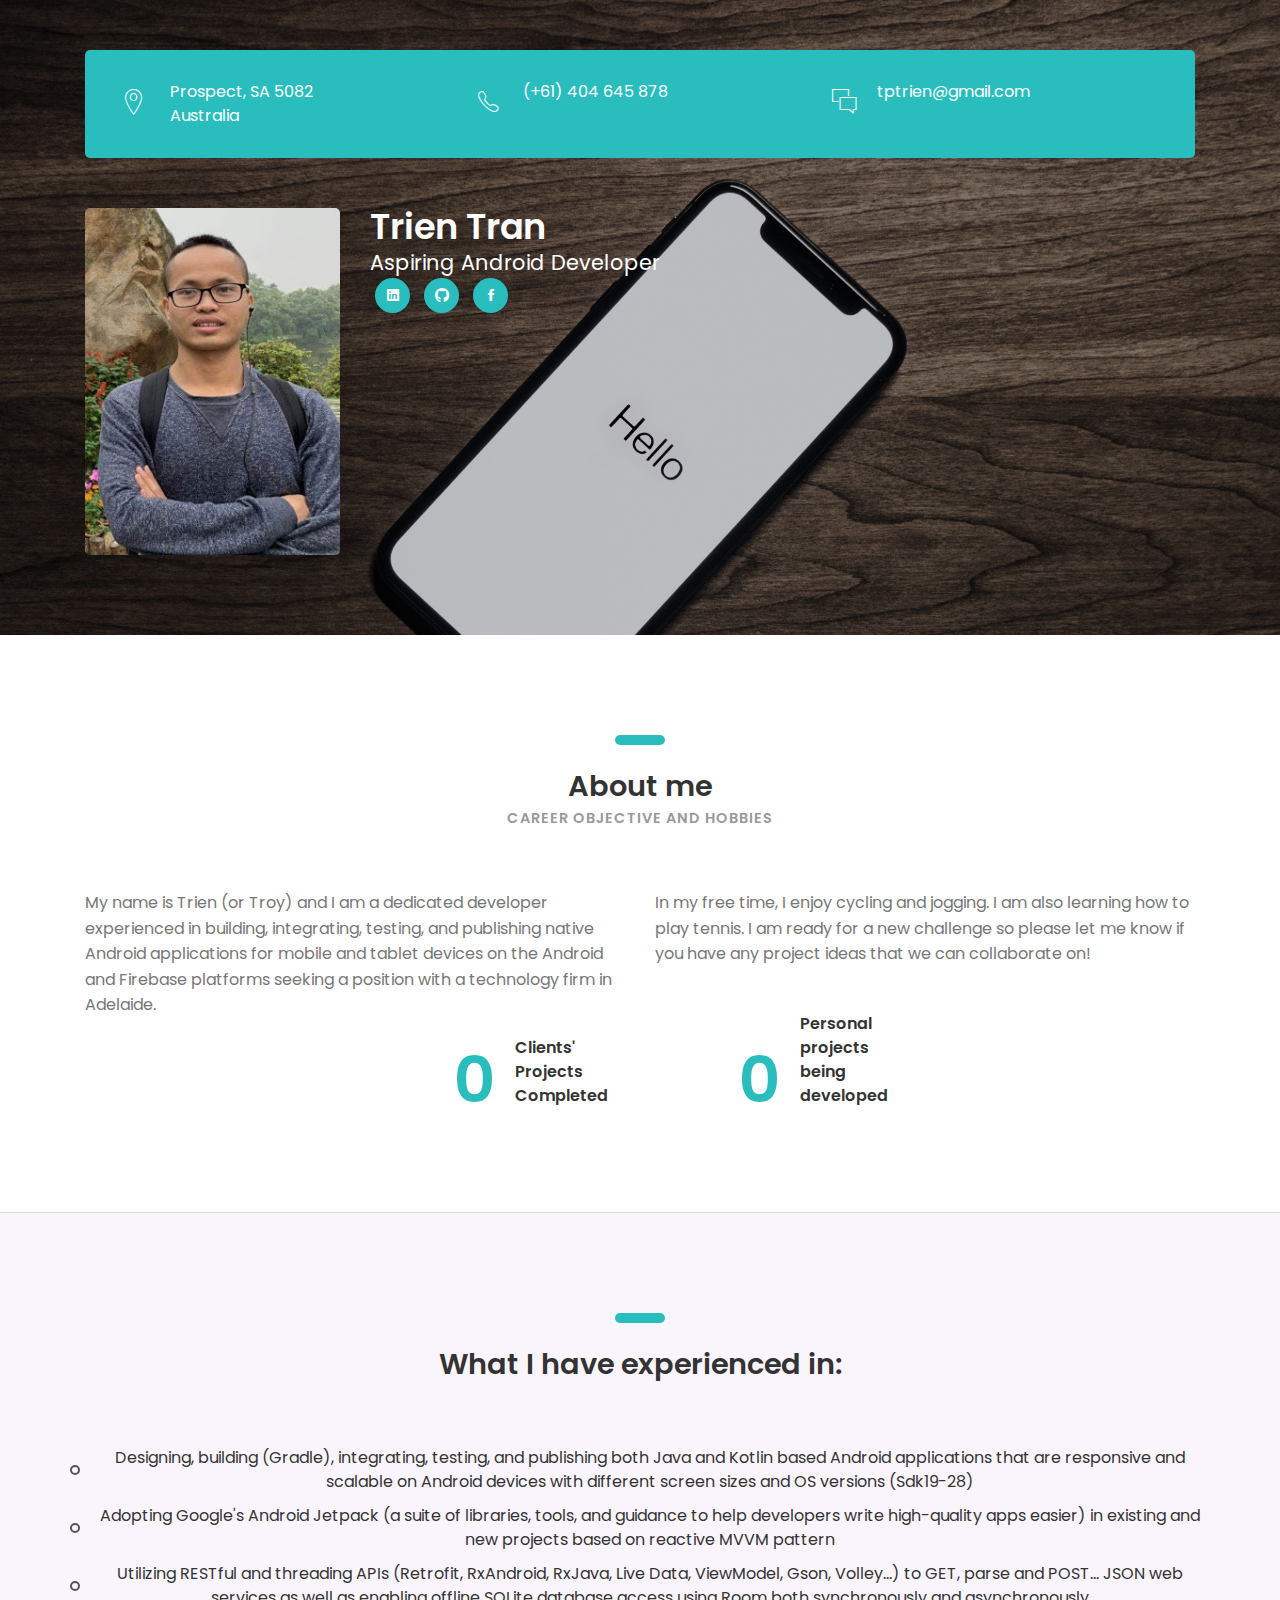
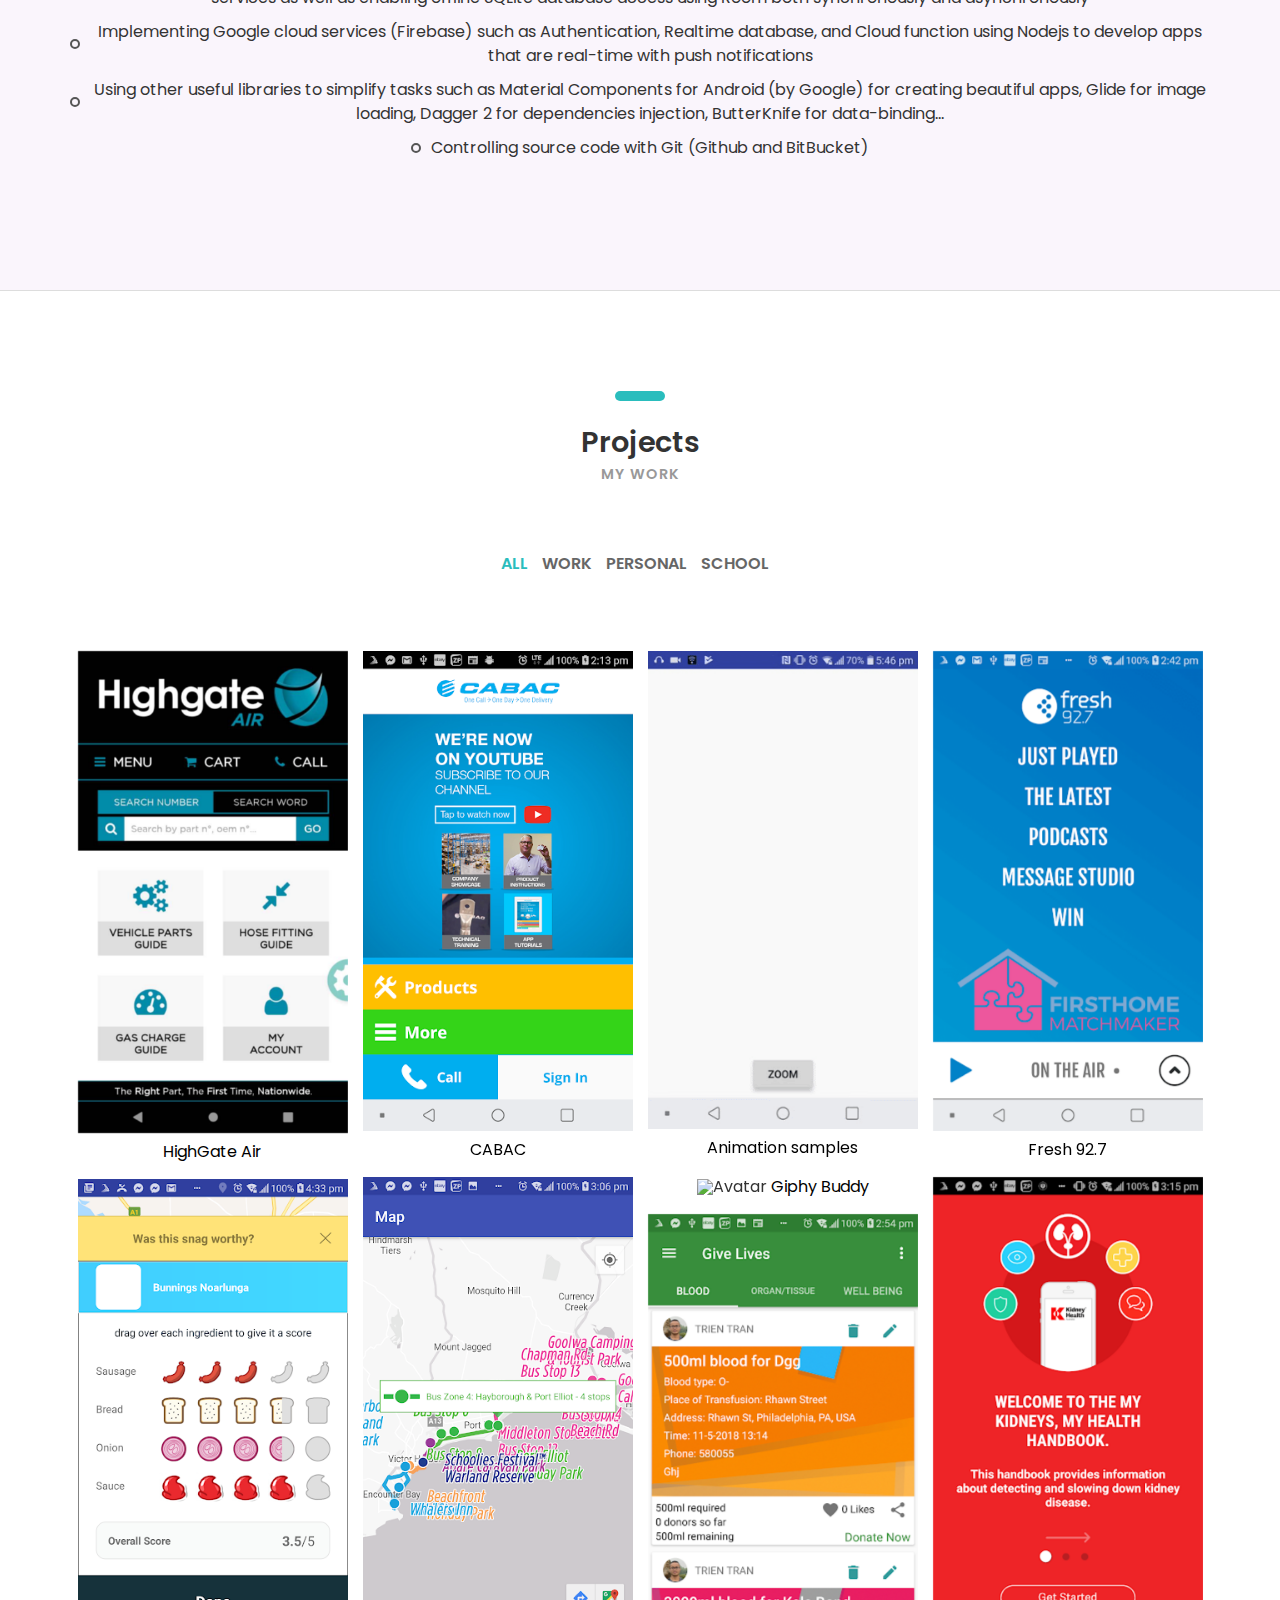
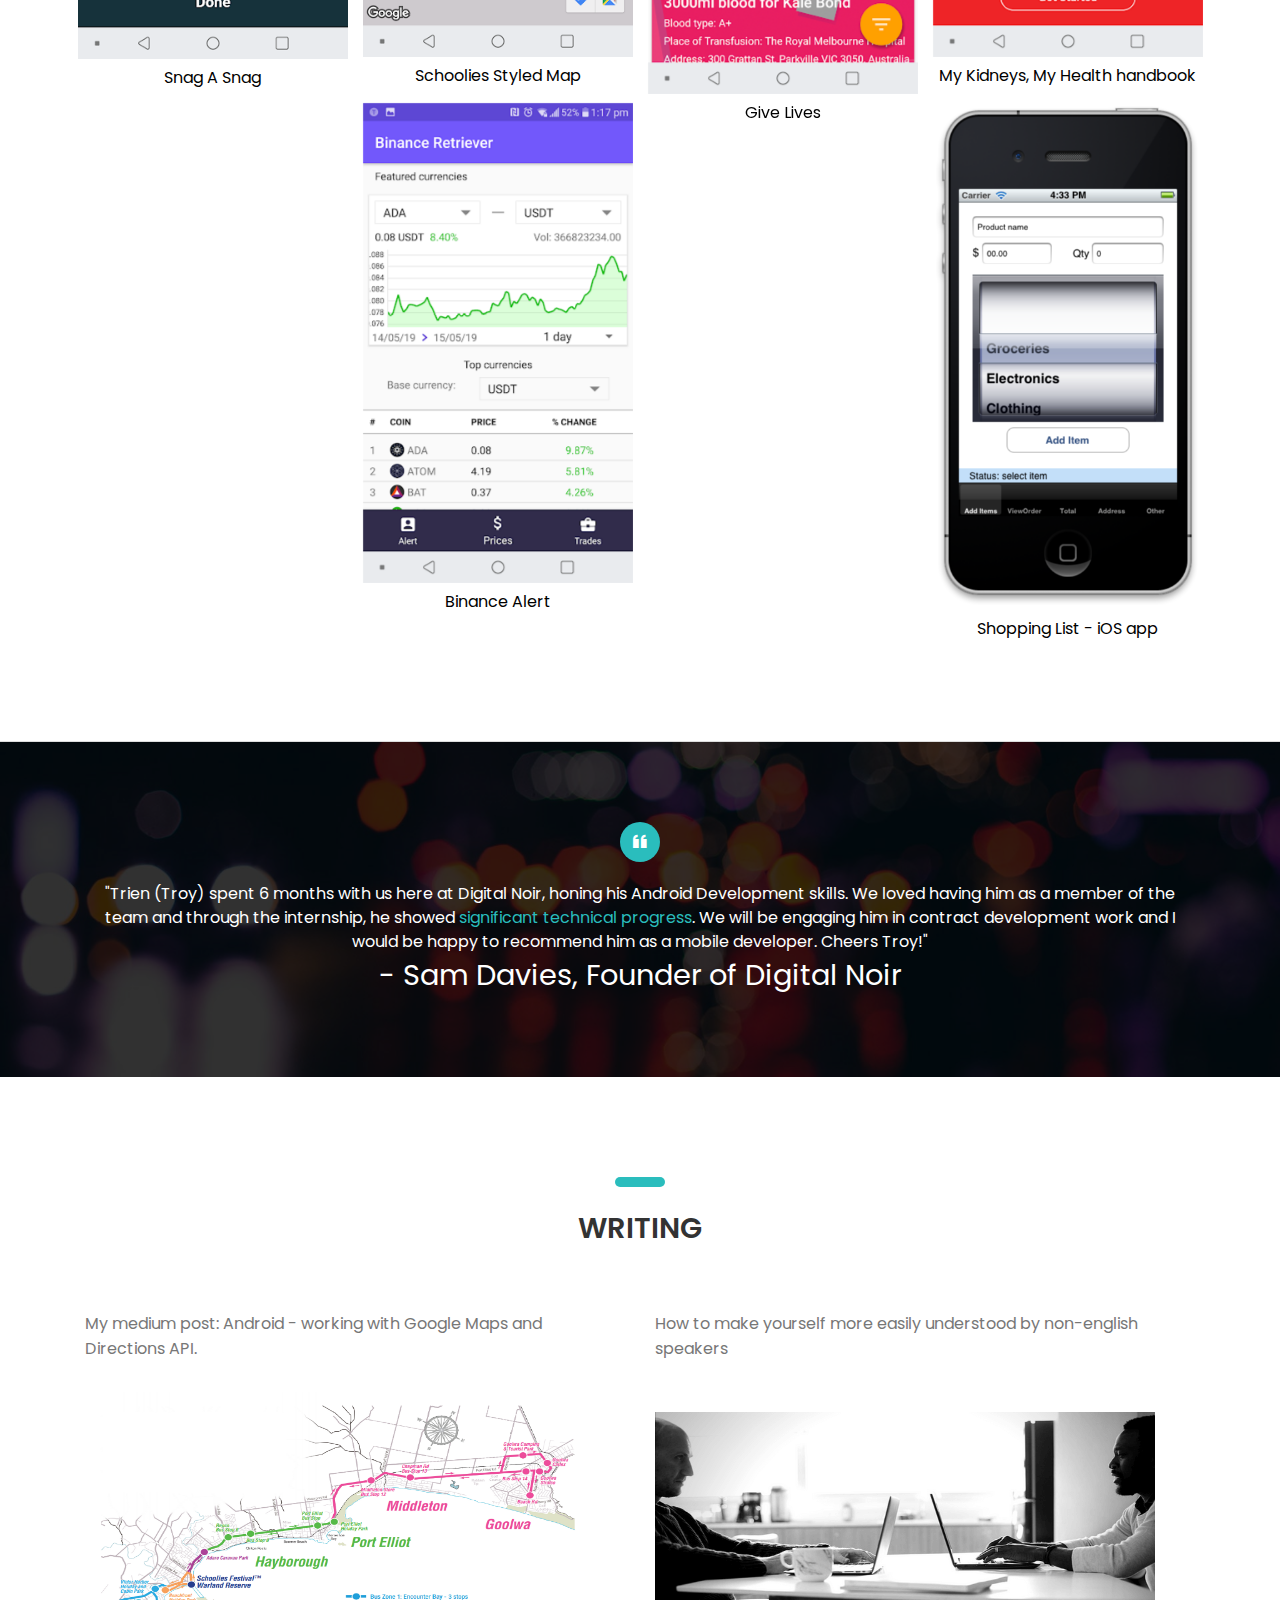
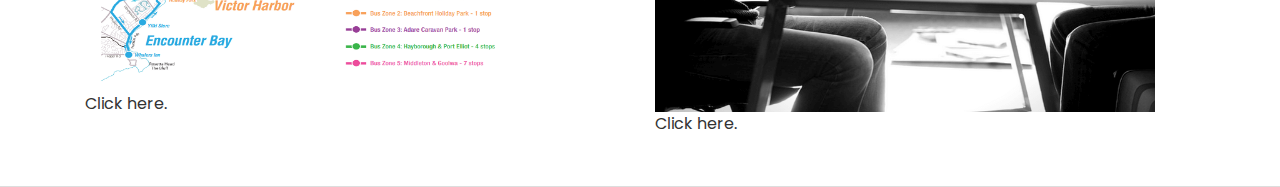
==== commit 02cb32e4: "skills removed" ====
--- a/index.html
+++ b/index.html
@@ -344,7 +344,7 @@
 
 	
 	
-	<section class="skills-section section">
+	<!-- <section class="skills-section section">
 		<div class="container">
 			<div class="row">
 				<div class="col-sm-12 center-text">
@@ -352,7 +352,7 @@
 						<h3><b>Skills</b></h3>
 						<h6 class="font-lite-black"><b>I'M GOOD AT</b></h6>
 					</div>
-				</div><!-- col-sm-12 -->
+				</div>
 			
 				<div class="col-sm-12 col-md-6">
 					<h4><b>TECHNICAL SKILLS</b></h4>
@@ -375,7 +375,7 @@
 					<div class="line-progress margin-b-50" data-prog-percent=".80"><div></div>
 						<p class="progress-title"><b>Gradle</b></p></div>
 
-				</div><!-- col-md-6 -->
+				</div>
 				
 				<div class="col-sm-12 col-md-6">
 					<h4><b>SOFT SKILLS</b></h4>
@@ -395,10 +395,10 @@
 					<div class="line-progress margin-b-50" data-prog-percent=".85"><div></div>
 						<p class="progress-title"><b>SELF-SUPERVISING</b></p></div>
 
-				</div><!-- col-md-6 -->
-			</div><!-- row -->
-		</div><!-- container -->
-	</section><!-- skills-section -->
+				</div>
+			</div>
+		</div>
+	</section> -->
 	
 	<section class="about-section section">
 		<div class="container">
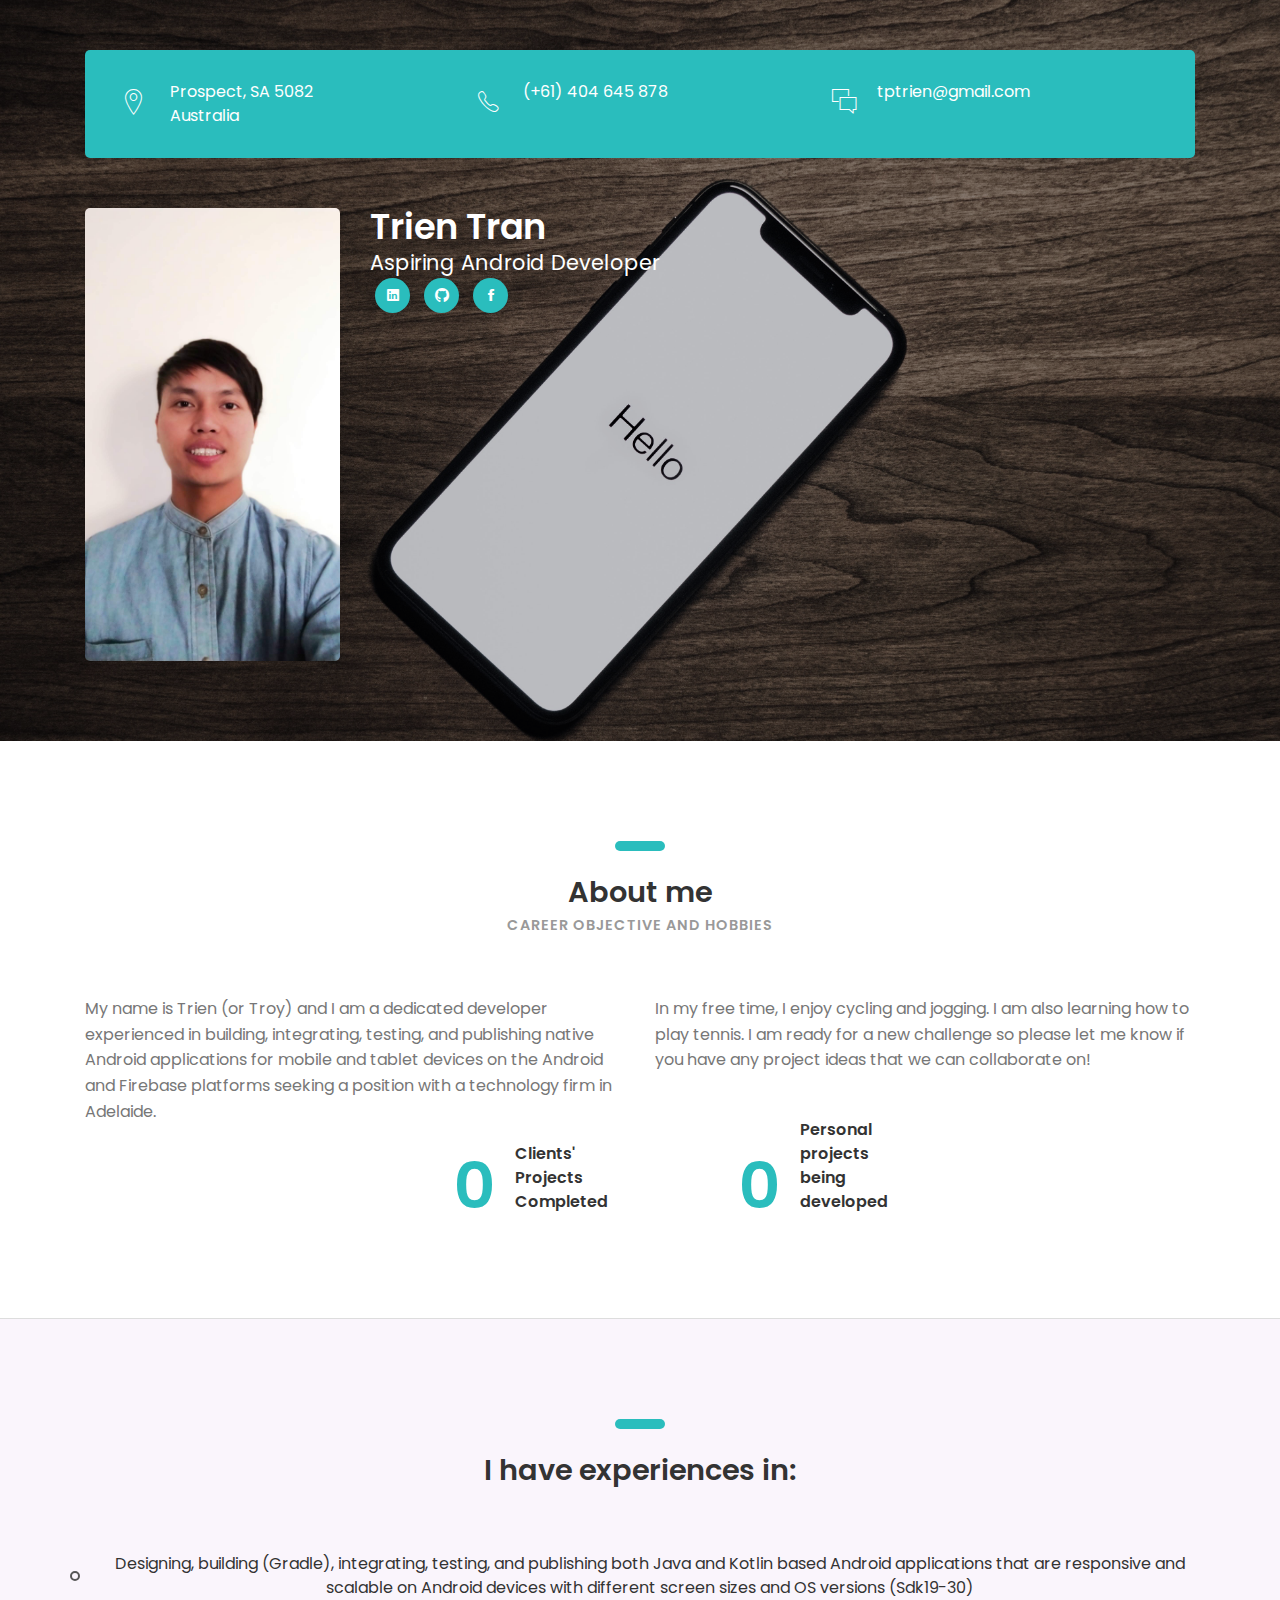
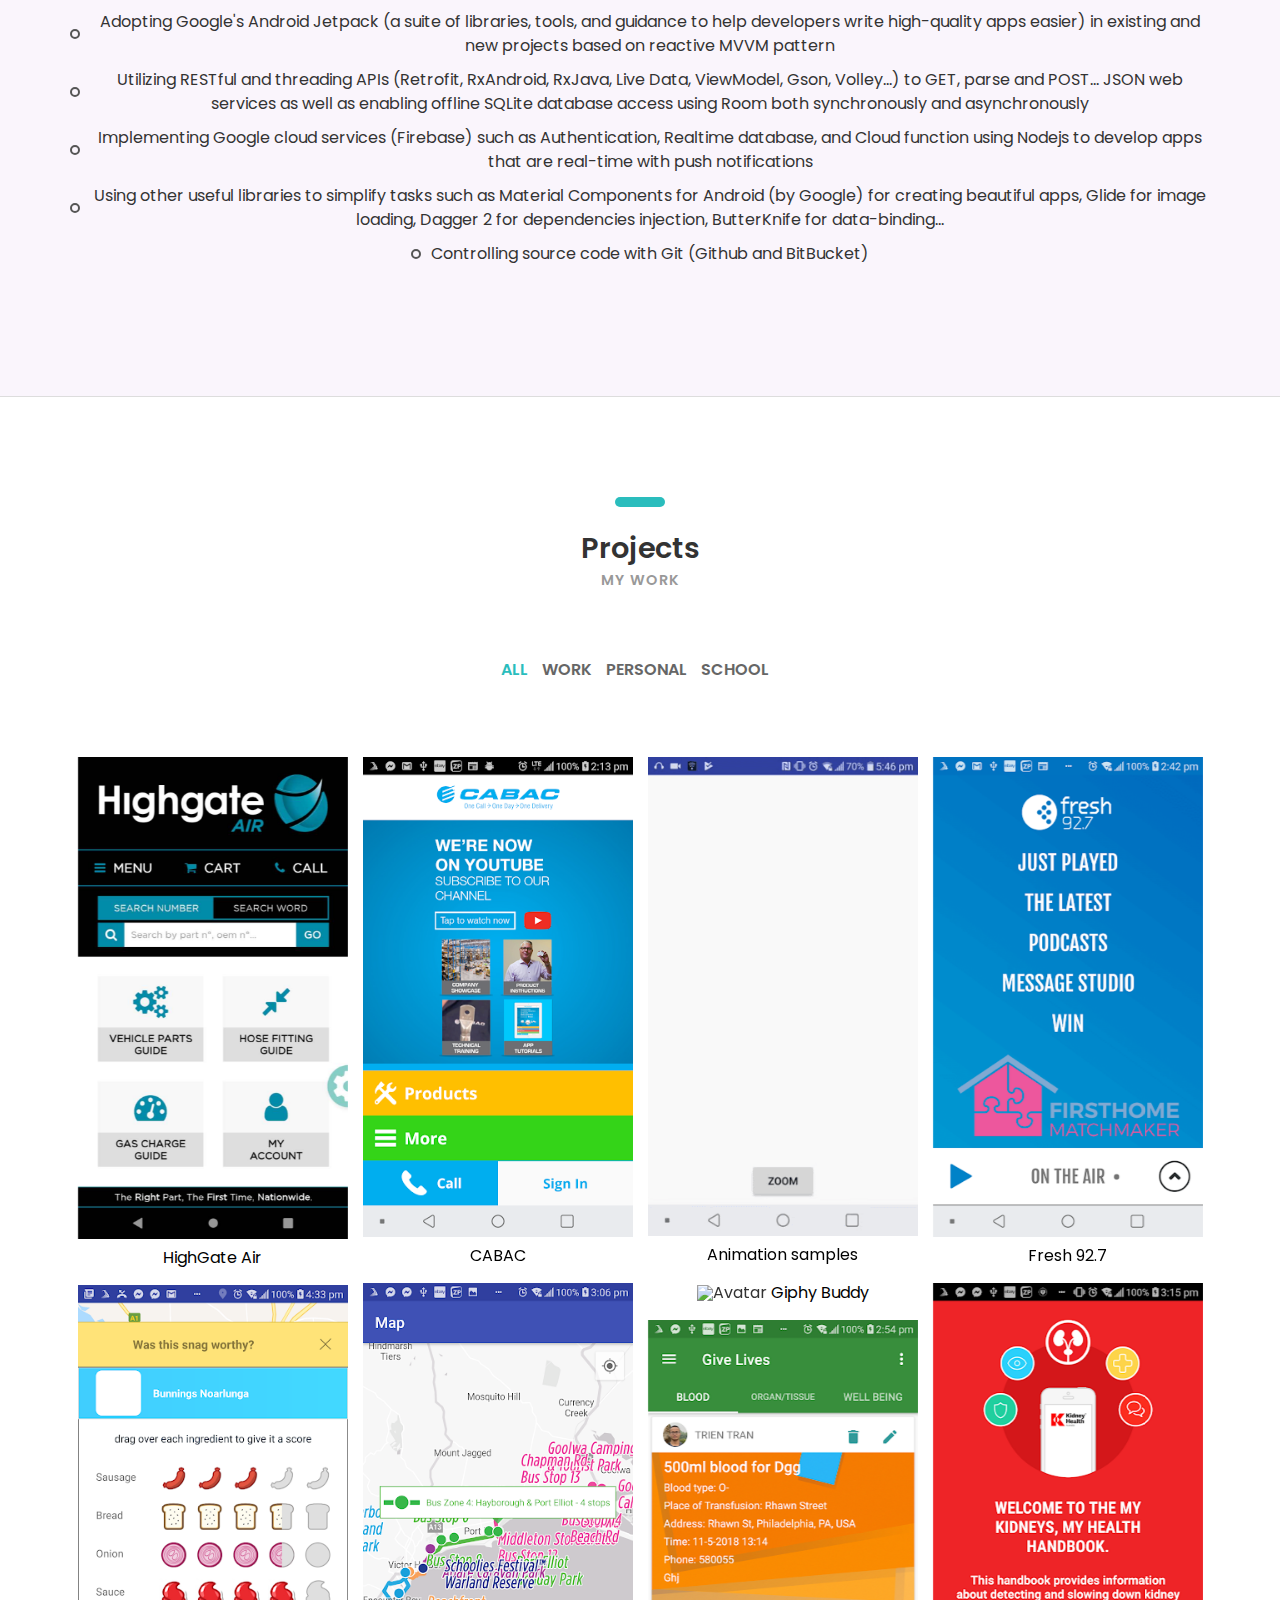
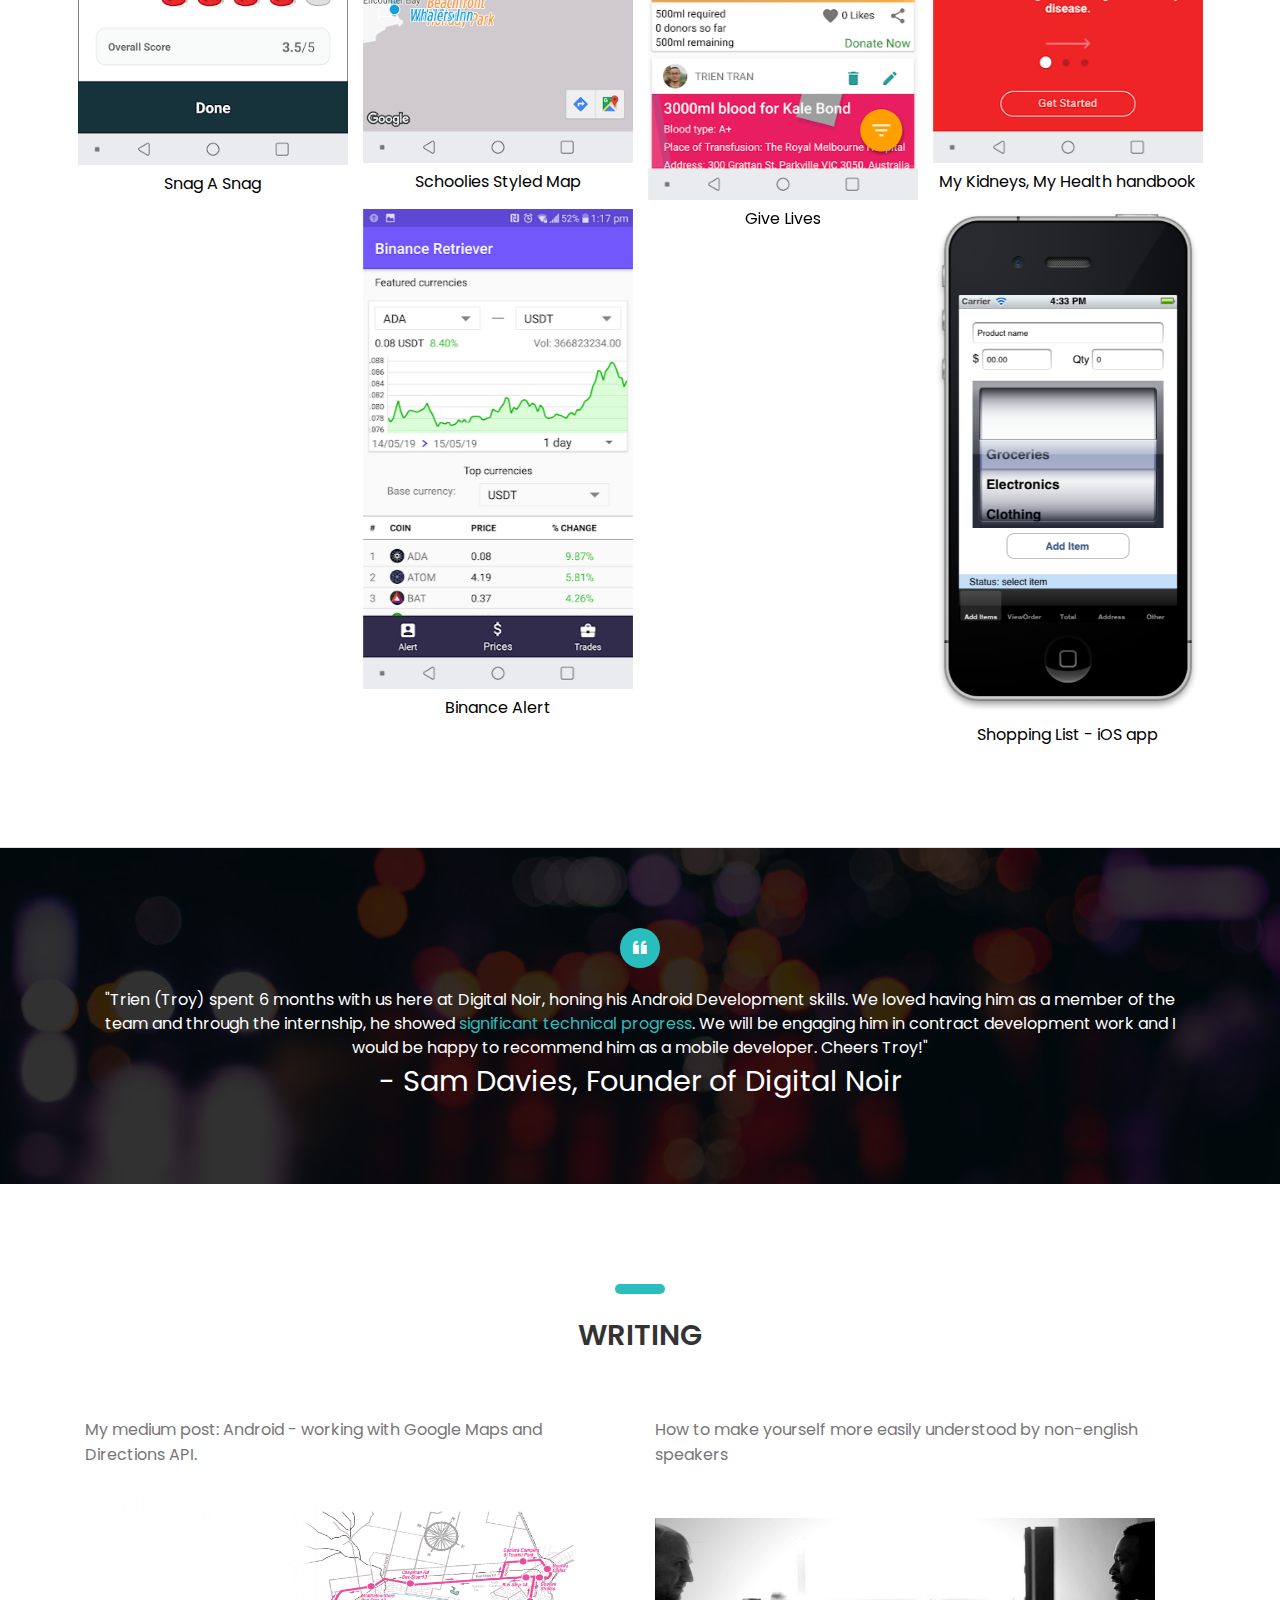
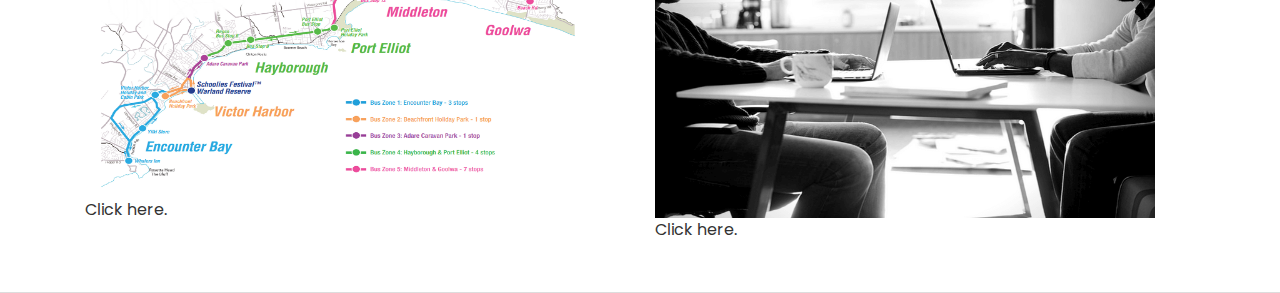
==== commit 185e488b: "Update index.html" ====
--- a/index.html
+++ b/index.html
@@ -145,14 +145,14 @@
 			<div class="row">
 				<div class="col-sm-12">
 					<div class="heading">
-						<h3><b>What I have experienced in:</b></h3>
+						<h3><b>I have experiences in:</b></h3>
 					</div>
 				</div><!-- col-sm-3 -->
 				
 				<div class="experience margin-b-50">
 					
 						<ul class="list margin-b-30">
-							<li><span>Designing, building (Gradle), integrating, testing, and publishing both Java and Kotlin based Android applications that are responsive and scalable on Android devices with different screen sizes and OS versions (Sdk19-28)</span></li>
+							<li><span>Designing, building (Gradle), integrating, testing, and publishing both Java and Kotlin based Android applications that are responsive and scalable on Android devices with different screen sizes and OS versions (Sdk19-30)</span></li>
 							<li><span>Adopting Google's Android Jetpack (a suite of libraries, tools, and guidance to help developers write high-quality apps easier) in existing and new projects based on reactive MVVM pattern</span></li>
 							<li><span>Utilizing RESTful and threading APIs (Retrofit, RxAndroid, RxJava, Live Data, ViewModel, Gson, Volley...) to GET, parse and POST... JSON web services as well as enabling offline SQLite database access using Room both synchronously and asynchronously</span></li>
 							<li><span>Implementing Google cloud services (Firebase) such as Authentication, Realtime database, and Cloud function using Nodejs to develop apps that are real-time with push notifications</span></li>
@@ -446,4 +446,4 @@
 	<script src="common-js/scripts.js"></script>
 	
 </body>
-</html>+</html>
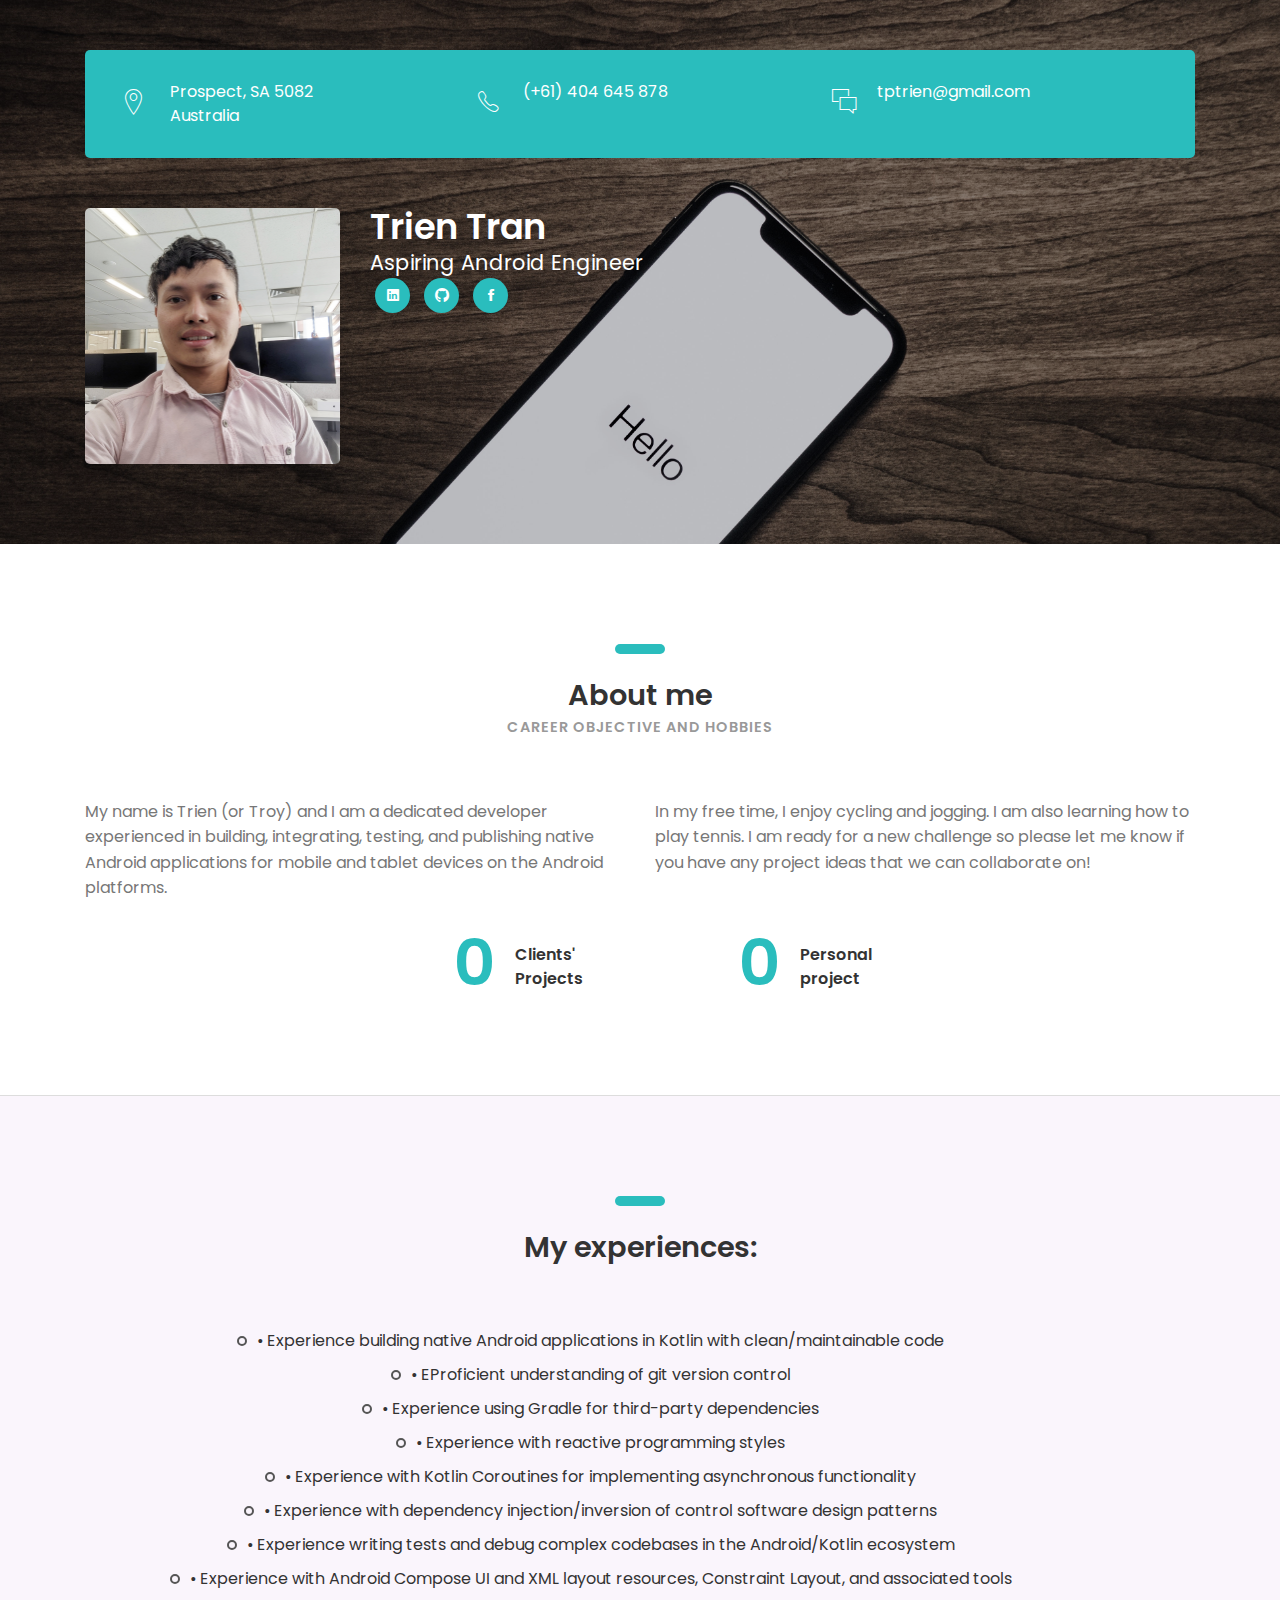
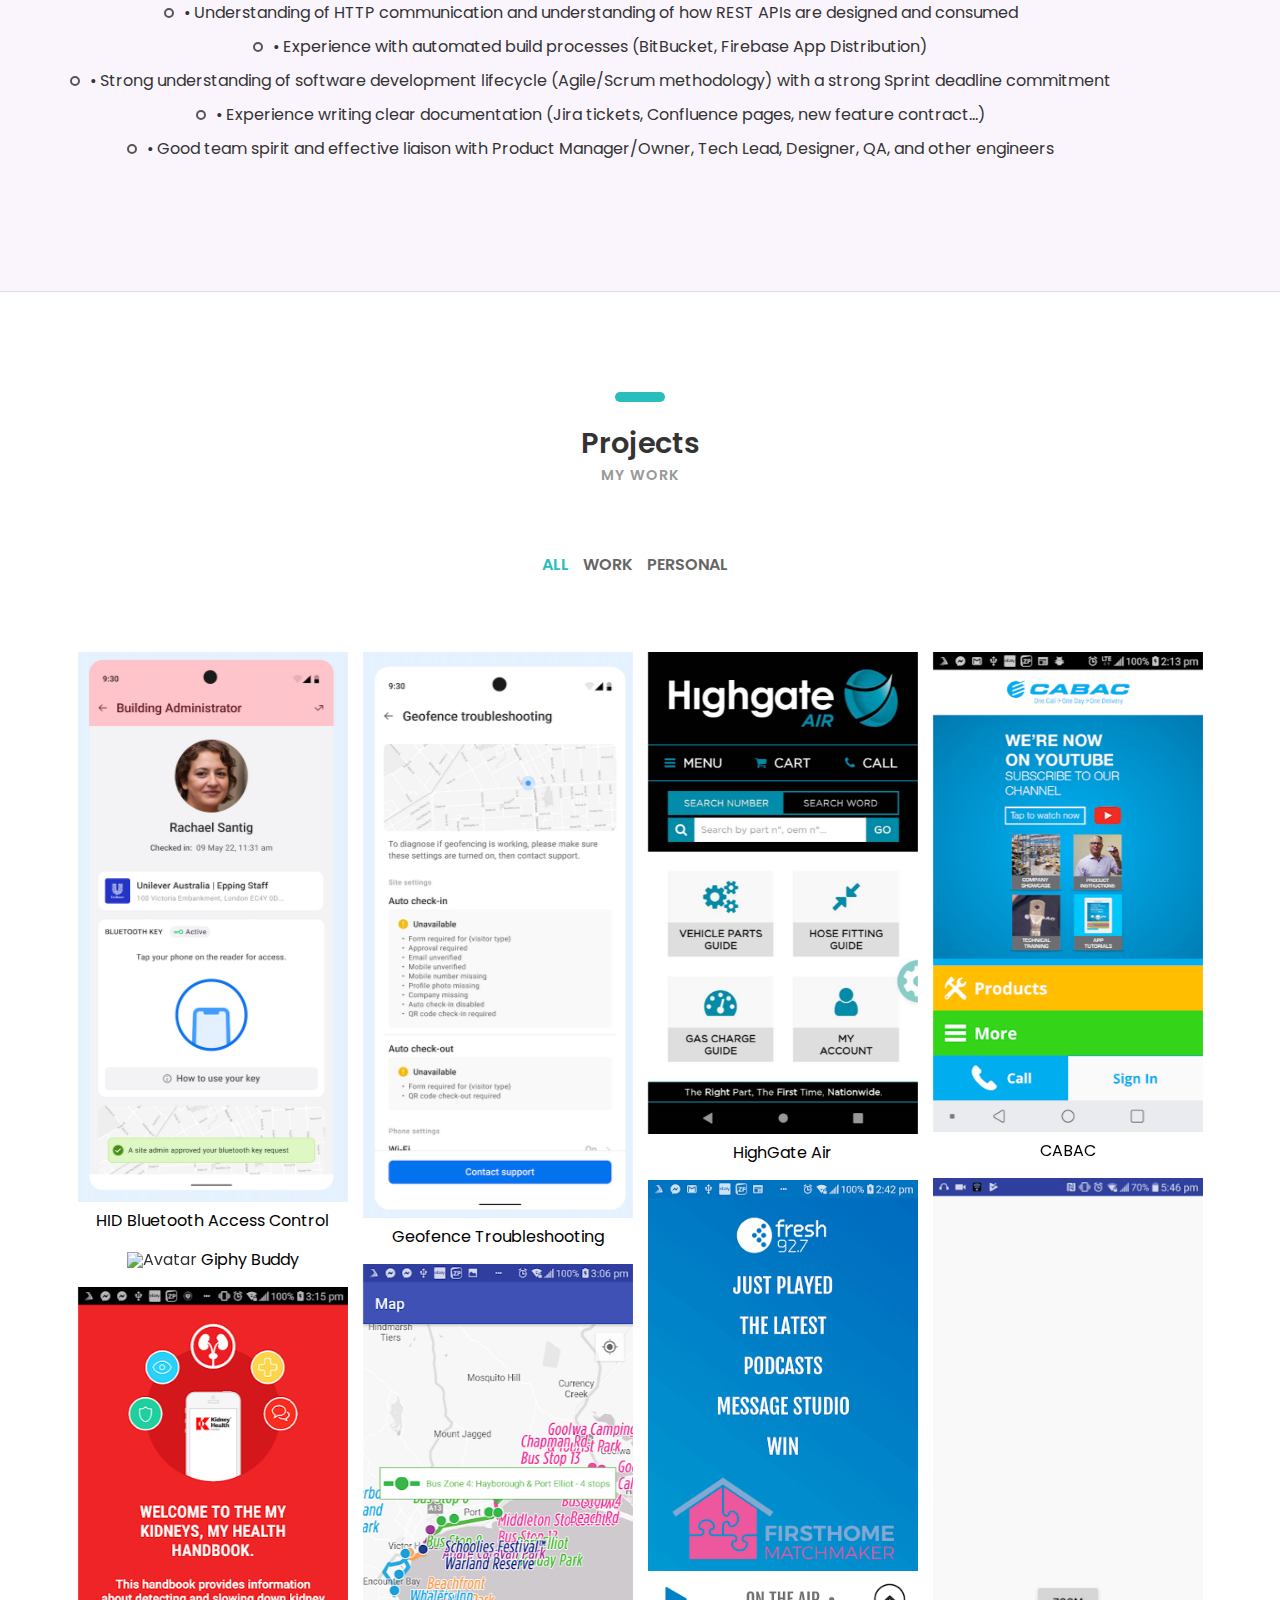
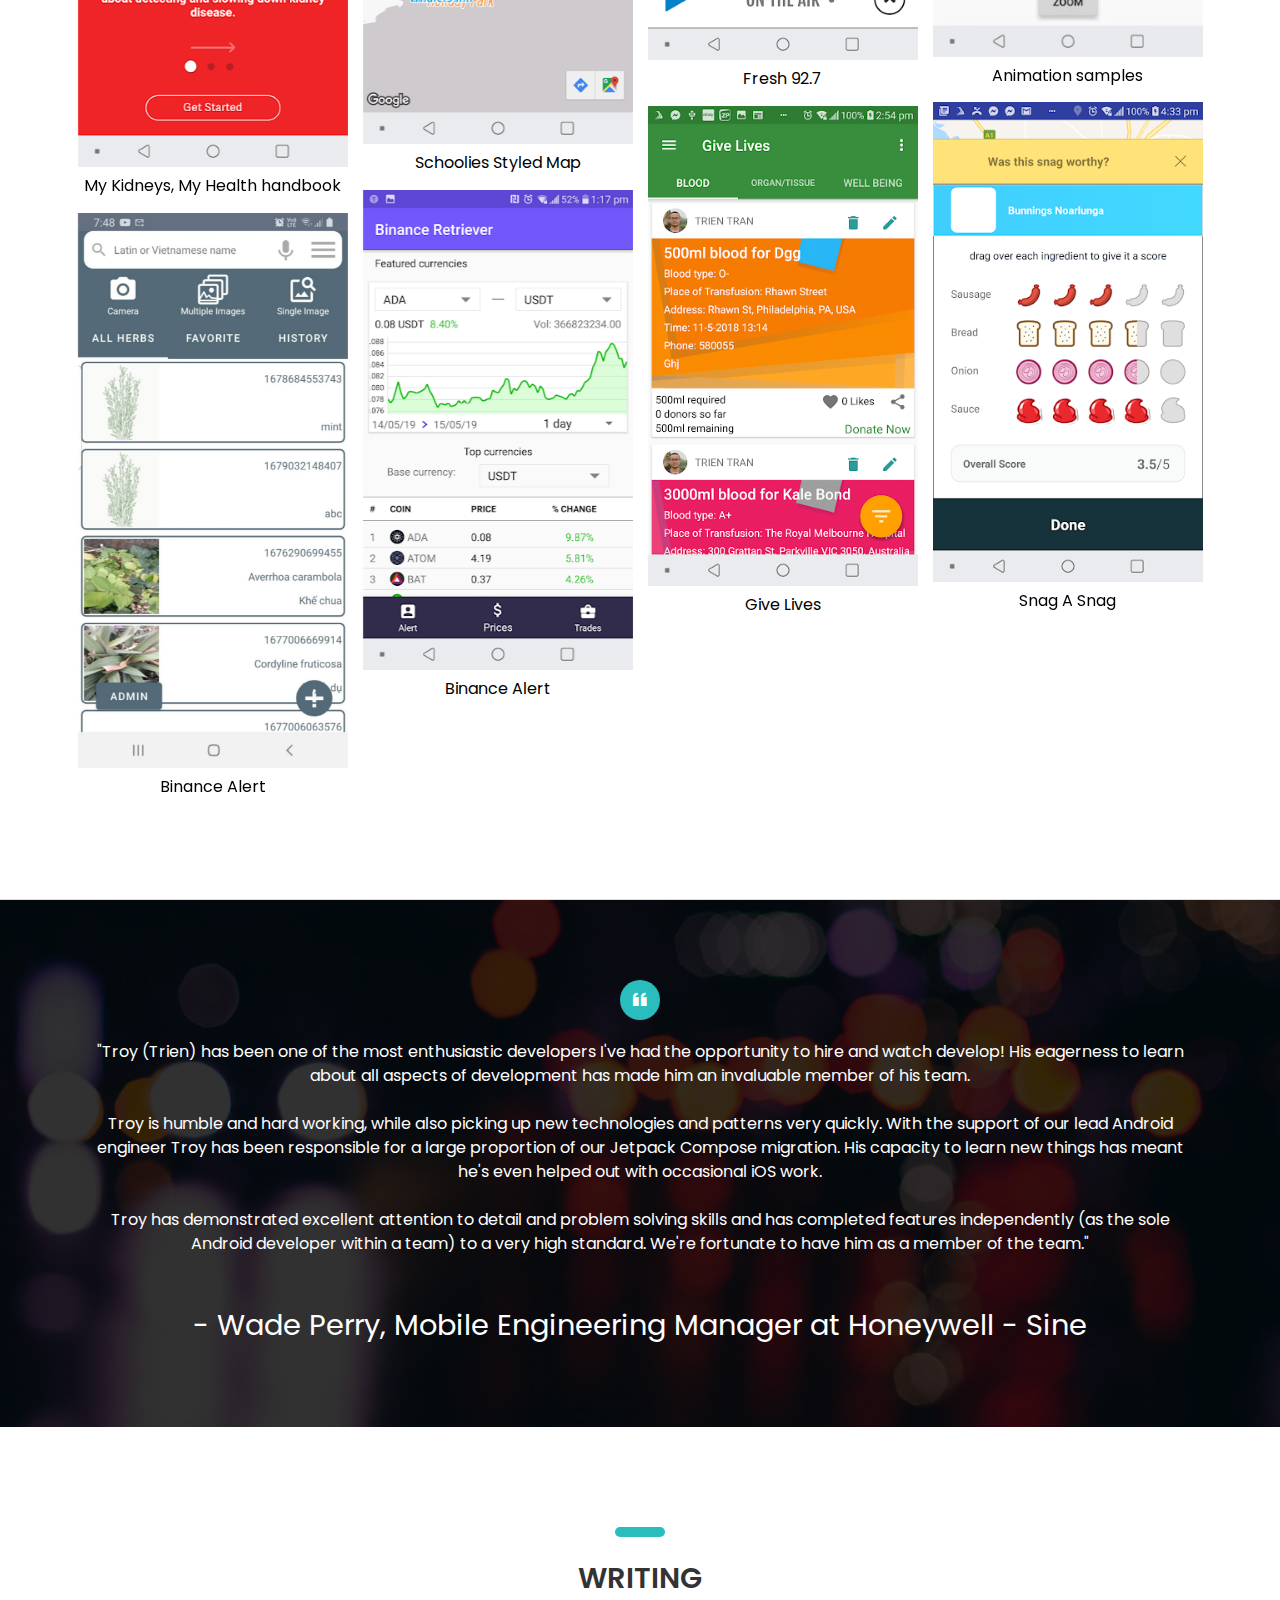
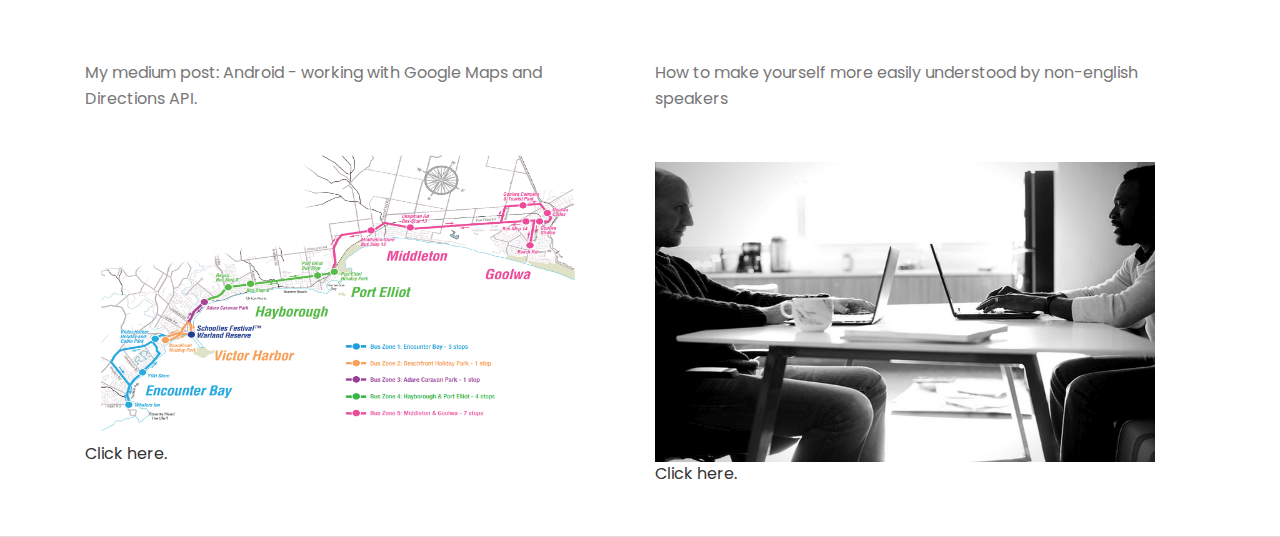
==== commit edce20d8: "Add Sine pro" ====
--- a/index.html
+++ b/index.html
@@ -73,7 +73,7 @@
 					
 					<div class="col-sm-10 col-md-5 col-lg-6">		
 							<h2><b>Trien Tran</b></h2>
-							<h4>Aspiring Android Developer</h4>
+							<h4>Aspiring Android Engineer</h4>
 							<ul class="social-icons">
 								<li><a target="_blank" href="https://www.linkedin.com/in/trientran"><i class="ion-social-linkedin"></i></a></li>
 								<li><a target="_blank" href="https://github.com/trientran"><i class="ion-social-github"></i></a></li>
@@ -100,8 +100,7 @@
 				</div><!-- col-sm-3 -->
 				<div class="col-sm-12 col-md-6">
 					<p class="margin-b-30">My name is Trien (or Troy) and I am a dedicated developer experienced in building, 
-					integrating, testing, and publishing native Android applications for mobile and tablet devices on the Android and Firebase platforms 
-					seeking a position with a technology firm in Adelaide.</p>
+					integrating, testing, and publishing native Android applications for mobile and tablet devices on the Android platforms.</p>
 				</div><!-- col-sm-6 -->
 				<div class="col-sm-12 col-md-6">
 					<p class="margin-b-50">In my free time, I enjoy cycling and jogging. I am also learning how to play tennis.
@@ -120,15 +119,15 @@
 						
 						<div class="col-sm-6 col-md-6 col-lg-3">
 							<div class="counter margin-b-50">
-								<h1 class="title"><b><span class="counter-value" data-duration="1400" data-count="7">0</span></b></h1>
-								<h5 class="desc"><b>Clients' Projects Completed</b></h5>
+								<h1 class="title"><b><span class="counter-value" data-duration="1400" data-count="12">0</span></b></h1>
+								<h5 class="desc"><b>Clients' Projects</b></h5>
 							</div><!-- counter -->
 						</div><!-- col-md-3-->
 						
 						<div class="col-sm-6 col-md-6 col-lg-3">
 							<div class="counter margin-b-50">
-								<h1 class="title"><b><span class="counter-value" data-duration="700" data-count="2">0</span></b></h1>
-								<h5 class="desc"><b>Personal projects being developed</b></h5>
+								<h1 class="title"><b><span class="counter-value" data-duration="700" data-count="1">0</span></b></h1>
+								<h5 class="desc"><b>Personal project</b></h5>
 							</div><!-- counter -->
 						</div><!-- col-md-3-->
 						
@@ -145,19 +144,25 @@
 			<div class="row">
 				<div class="col-sm-12">
 					<div class="heading">
-						<h3><b>I have experiences in:</b></h3>
+						<h3><b>My experiences:</b></h3>
 					</div>
 				</div><!-- col-sm-3 -->
 				
 				<div class="experience margin-b-50">
-					
 						<ul class="list margin-b-30">
-							<li><span>Designing, building (Gradle), integrating, testing, and publishing both Java and Kotlin based Android applications that are responsive and scalable on Android devices with different screen sizes and OS versions (Sdk19-30)</span></li>
-							<li><span>Adopting Google's Android Jetpack (a suite of libraries, tools, and guidance to help developers write high-quality apps easier) in existing and new projects based on reactive MVVM pattern</span></li>
-							<li><span>Utilizing RESTful and threading APIs (Retrofit, RxAndroid, RxJava, Live Data, ViewModel, Gson, Volley...) to GET, parse and POST... JSON web services as well as enabling offline SQLite database access using Room both synchronously and asynchronously</span></li>
-							<li><span>Implementing Google cloud services (Firebase) such as Authentication, Realtime database, and Cloud function using Nodejs to develop apps that are real-time with push notifications</span></li>
-							<li><span>Using other useful libraries to simplify tasks such as Material Components for Android (by Google) for creating beautiful apps, Glide for image loading, Dagger 2 for dependencies injection, ButterKnife for data-binding...</span></li>
-							<li><span>Controlling source code with Git (Github and BitBucket)</span></li>
+<li><span>• Experience building native Android applications in Kotlin with clean/maintainable code</span></li>
+<li><span>• EProficient understanding of git version control</span></li>
+<li><span>• Experience using Gradle for third-party dependencies</span></li>
+<li><span>• Experience with reactive programming styles</span></li>
+<li><span>• Experience with Kotlin Coroutines for implementing asynchronous functionality</span></li>
+<li><span>• Experience with dependency injection/inversion of control software design patterns</span></li>
+<li><span>• Experience writing tests and debug complex codebases in the Android/Kotlin ecosystem</span></li>
+<li><span>• Experience with Android Compose UI and XML layout resources, Constraint Layout, and associated tools</span></li>
+<li><span>• Understanding of HTTP communication and understanding of how REST APIs are designed and consumed</span></li>
+<li><span>• Experience with automated build processes (BitBucket, Firebase App Distribution)</span></li>
+<li><span>• Strong understanding of software development lifecycle (Agile/Scrum methodology) with a strong Sprint deadline commitment</span></li>
+<li><span>• Experience writing clear documentation (Jira tickets, Confluence pages, new feature contract...)</span></li>
+<li><span>• Good team spirit and effective liaison with Product Manager/Owner, Tech Lead, Designer, QA, and other engineers</span></li>
 						</ul>
 					</div><!-- experience -->
 				
@@ -181,12 +186,35 @@
 						<a href="#" data-filter="*" class="current"><b>ALL</b></a>
 						<a href="#" data-filter=".web-design"><b>WORK</b></a>
 						<a href="#" data-filter=".branding"><b>PERSONAL</b></a>
-						<a href="#" data-filter=".graphic-design"><b>SCHOOL</b></a>
+						<!-- <a href="#" data-filter=".graphic-design"><b>SCHOOL</b></a> -->
 					</div><!-- portfolioFilter -->
 				</div><!-- col-sm-8 -->
 			</div><!-- row -->
 			
 			<div class="portfolioContainer margin-b-50">
+
+					<div class="p-item web-design">
+					<a href="https://trientran.github.io/images/hid_flow.png" target="_blankv" data-fluidbox>
+						  <img src="images/hid_single.png" alt="Avatar" class="image" style="width:100%">
+						  <div class="middle">
+						    <div class="text">A great feature for Sine Pro Android (https://sine.co/) that allows users to easily manage their access to workplaces using their Android phone's Bluetooth signals as access keys. This feature has greatly improved the user experience for Honeywell customers and has been widely praised by users.</div>
+						  </div>
+					</a>
+					<font color="black"> HID Bluetooth Access Control </font>
+
+				</div>
+
+
+				<div class="p-item web-design">
+					<a href="https://trientran.github.io/images/geofence_flow.png" target="_blankv" data-fluidbox>
+						  <img src="images/geofence_single.png" alt="Avatar" class="image" style="width:100%">
+						  <div class="middle">
+						    <div class="text">A great feature for Sine Pro Android (https://sine.co/) that helps users troubleshoot geofence-related issues by providing detailed location data. This has greatly improved the efficiency and effectiveness of Honeywell's support services.</div>
+						  </div>
+					</a>
+					<font color="black"> Geofence Troubleshooting </font>
+
+				</div>
 				
 
 				<div class="p-item web-design">
@@ -281,7 +309,7 @@
 				
 				
 
-				<div class="p-item branding">
+				<div class="p-item web-design">
 					<a href="https://github.com/trientran/Give-Lives" target="_blankv" data-fluidbox>
 						  <img src="images/give_lives_icon.png" alt="Avatar" class="image" style="width:100%">
 						  <div class="middle">
@@ -293,7 +321,7 @@
 
 				
 				
-				<div class="p-item branding">
+				<div class="p-item web-design">
 					<a href="https://github.com/trientran/android-binance-alert" target="_blankv" data-fluidbox>
 						  <img src="images/binance_icon.png" alt="Avatar" class="image" style="width:100%">
 						  <div class="middle">
@@ -302,19 +330,18 @@
 					</a>
 					<font color="black">Binance Alert</font>
 				</div><!-- p-item -->
-		
-					
-
-				
-				<div class="p-item graphic-design">
-					<a href="https://github.com/trientran/Shopping-List-iOS" target="_blankv" data-fluidbox>
-						  <img src="images/mips.png" alt="Avatar" class="image" style="width:100%">
-						  <div class="middle">
-						    <div class="text">This iOS app is a major assignment for the iOS Development course from TAFE SA (Australia).</div>
-						  </div>
-						</a>
-					<font color="black">Shopping List - iOS app</font>
-				</div><!-- p-item -->
+
+					<div class="p-item branding">
+					<a href="https://medherblens.ml/" target="_blankv" data-fluidbox>
+						  <img src="images/med-herb-lens.jpg" alt="Avatar" class="image" style="width:100%">
+						  <div class="middle">
+						    <div class="text"> Med Herb Lens is a non-profit project that utilises Artificial Intelligence (Deep Learning - Tensorflow) to assist medicinal herbalists and traditional healers and physicians in automatically recognizing and classifying medicinal plants. https://play.google.com/store/apps/details?id=com.uri.lee.dl  </div>
+						  </div>
+					</a>
+					<font color="black">Binance Alert</font>
+				</div><!-- p-item -->
+	
+	
 
 			
 			</div><!-- portfolioContainer -->
@@ -330,10 +357,12 @@
 					<h3><b>It is the result of preparation, <span class="font-yellow">Hard work</span>,
 					and learning from the failure.</b></h3> -->
 					<h5>
-"Trien (Troy) spent 6 months with us here at Digital Noir, honing his Android Development skills. 
-We loved having him as a member of the team and through the internship, he showed <span class="font-yellow">significant technical progress</span>. 
-We will be engaging him in contract development work and I would be happy to recommend him as a mobile developer. Cheers Troy!"</h5>
-					<h3> - Sam Davies, Founder of <a href="https://digital-noir.com" target="_blank">Digital Noir</a>
+"Troy (Trien) has been one of the most enthusiastic developers I've had the opportunity to hire and watch develop! His eagerness to learn about all aspects of development has made him an invaluable member of his team.<br> <br> 
+
+Troy is humble and hard working, while also picking up new technologies and patterns very quickly. With the support of our lead Android engineer Troy has been responsible for a large proportion of our Jetpack Compose migration. His capacity to learn new things has meant he's even helped out with occasional iOS work. <br> <br> 
+
+Troy has demonstrated excellent attention to detail and problem solving skills and has completed features independently (as the sole Android developer within a team) to a very high standard. We're fortunate to have him as a member of the team."</h5> <br> <br> 
+					<h3> - Wade Perry, Mobile Engineering Manager at <a href="https://sine.co" target="_blank">Honeywell - Sine</a>
  </h3>
 				</div><!-- col-sm-12 -->
 			</div><!-- row -->
